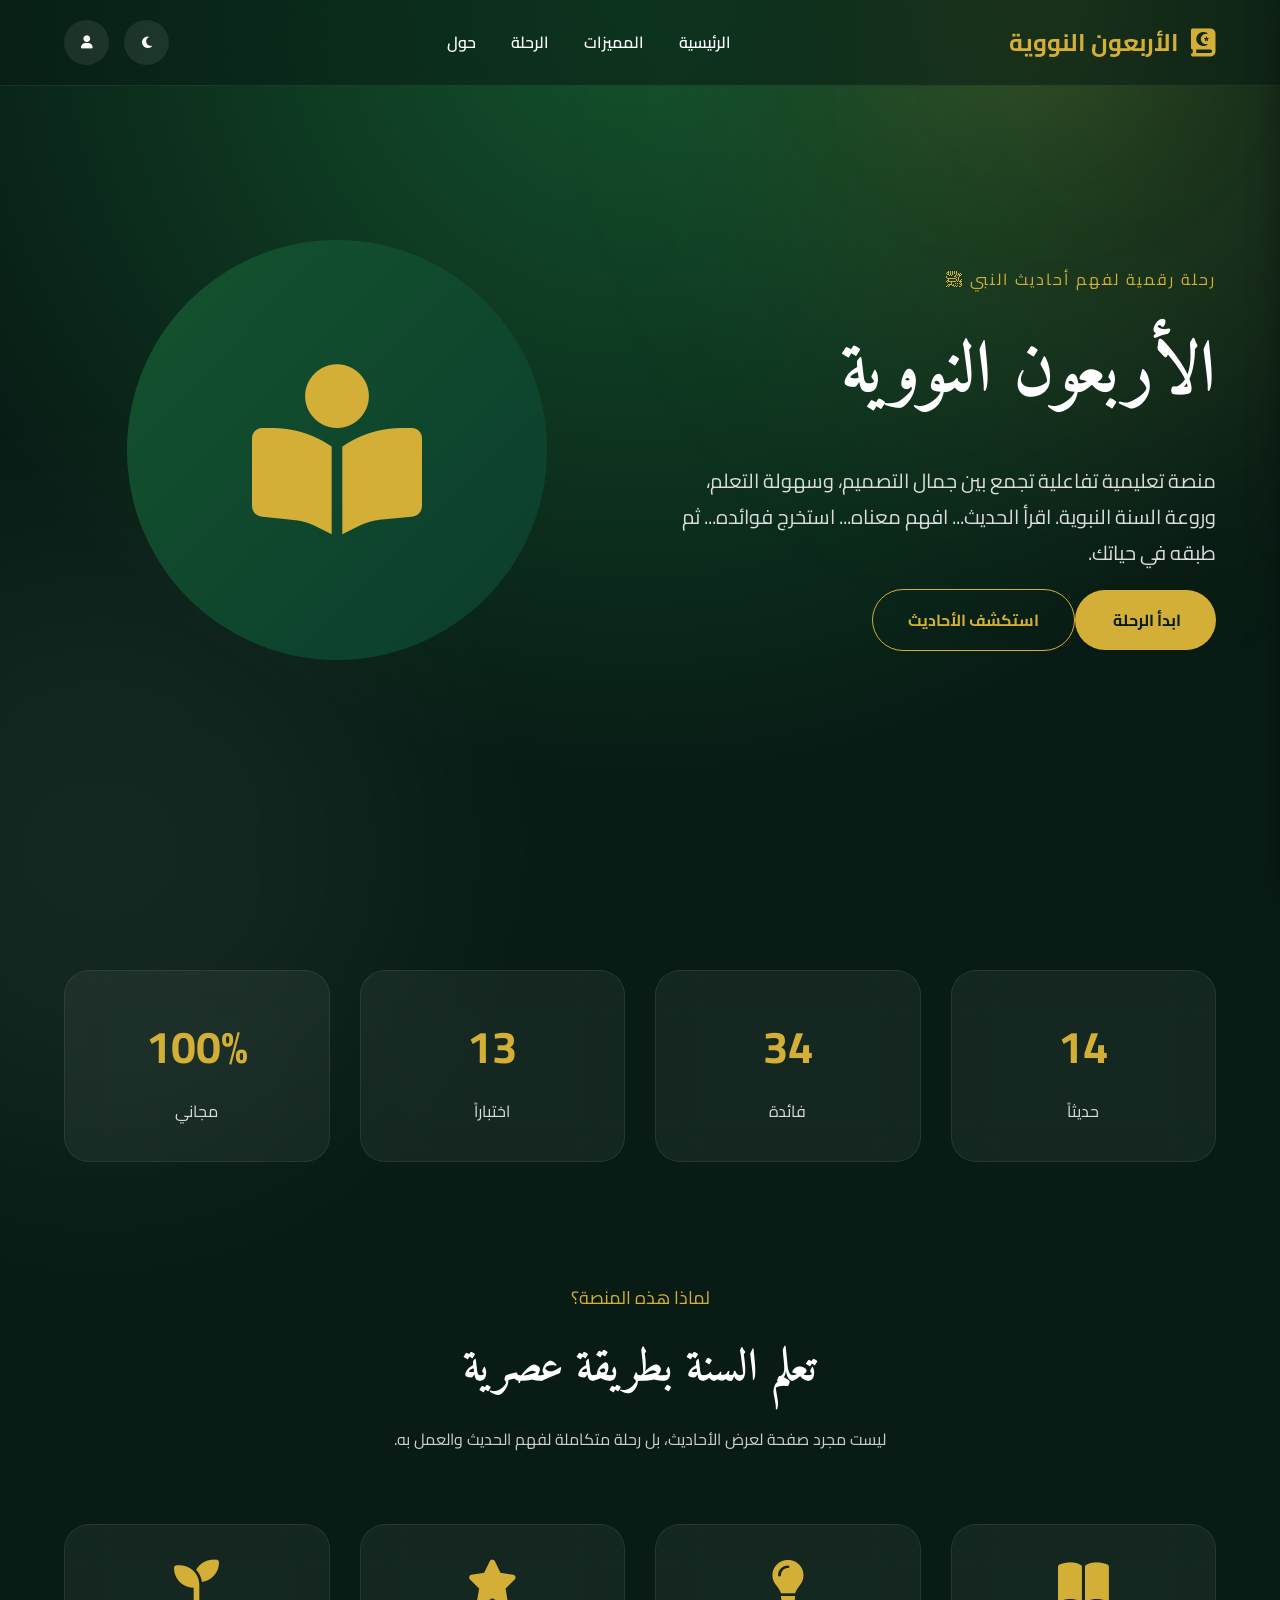
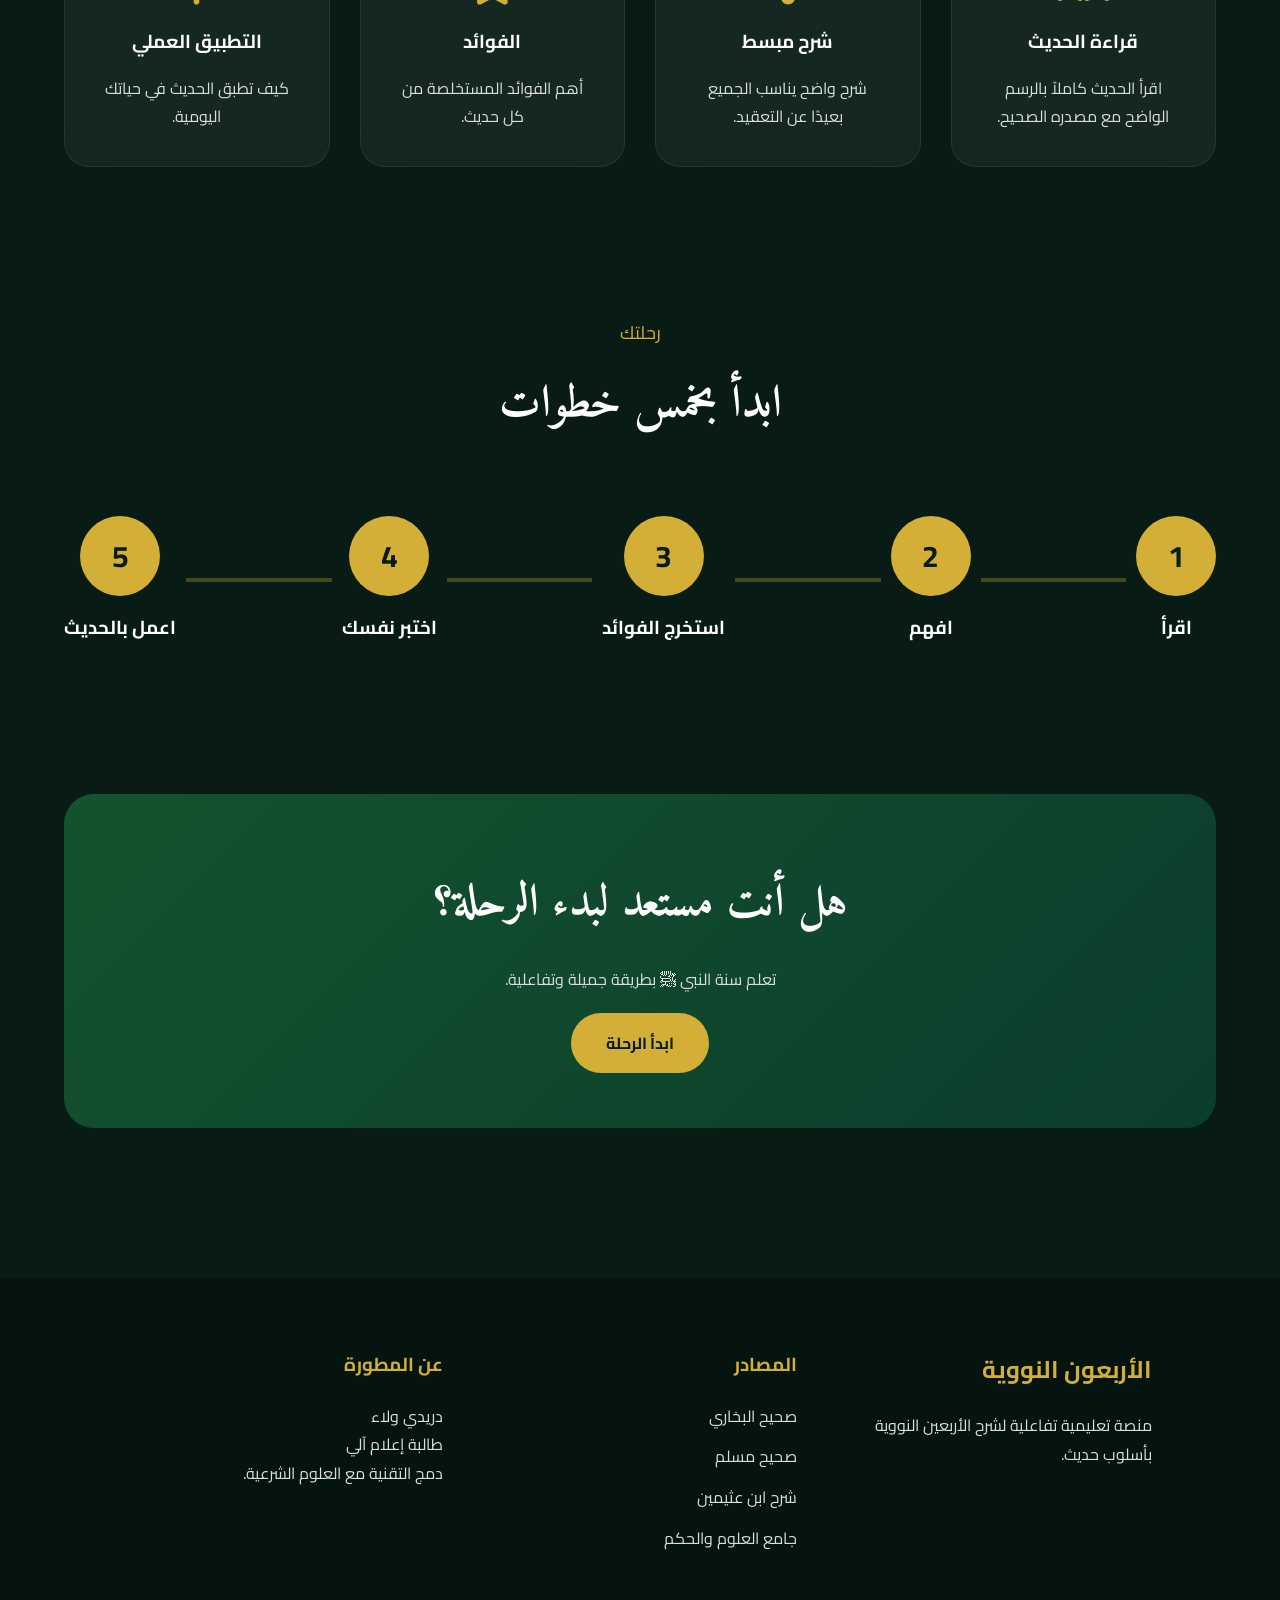
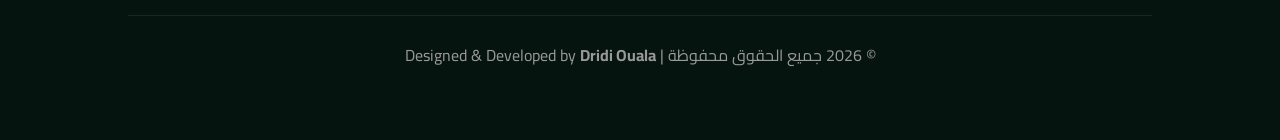
==== index.html @ 47971ce1 "Rename dddd.html to index.html upload name" ====
<!DOCTYPE html>
<html lang="ar" dir="rtl">

<head>

<meta charset="UTF-8">
<meta name="viewport" content="width=device-width, initial-scale=1.0">

<title>الأربعون النووية | رحلة تفاعلية لفهم السنة</title>

<link rel="stylesheet" href="stayle.css">

<link rel="preconnect" href="https://fonts.googleapis.com">
<link rel="preconnect" href="https://fonts.gstatic.com" crossorigin>

<link href="https://fonts.googleapis.com/css2?family=Cairo:wght@300;400;600;700;900&family=Amiri:wght@400;700&display=swap" rel="stylesheet">

<link rel="stylesheet"
href="https://cdnjs.cloudflare.com/ajax/libs/font-awesome/6.6.0/css/all.min.css">

</head>

<body>

<!-- ===================== -->
<!-- Background -->
<!-- ===================== -->

<div class="background-animation"></div>

<div class="mouse-light"></div>

<!-- ===================== -->
<!-- NAVBAR -->
<!-- ===================== -->

<header>

<nav class="navbar">

<div class="logo">

<i class="fa-solid fa-book-quran"></i>

<span>الأربعون النووية</span>

</div>

<ul class="nav-links">

<li><a href="#">الرئيسية</a></li>

<li><a href="#features">المميزات</a></li>

<li><a href="#journey">الرحلة</a></li>

<li><a href="#about">حول</a></li>

</ul>

<div class="nav-icons">

<button id="themeBtn">

<i class="fa-solid fa-moon"></i>

</button>

<button id="profileBtn">

<i class="fa-solid fa-user"></i>

</button>

</div>

</nav>

</header>

<!-- ===================== -->
<!-- HERO -->
<!-- ===================== -->

<section class="hero">

<div class="hero-content">

<p class="small-title">

رحلة رقمية لفهم أحاديث النبي ﷺ

</p>

<h1>

الأربعون النووية

</h1>

<p class="hero-text">

منصة تعليمية تفاعلية تجمع بين جمال التصميم،
وسهولة التعلم،
وروعة السنة النبوية.

اقرأ الحديث...

افهم معناه...

استخرج فوائده...

ثم طبقه في حياتك.

</p>
<a href="hadith_site.html" class="btn btn-primary">
    ابدأ الرحلة
</a>


<a href="#" class="btn btn-secondary">

استكشف الأحاديث

</a>

</div>

</div>

<div class="hero-image">

<div class="circle"></div>

<i class="fa-solid fa-book-open-reader hero-icon"></i>

</div>

</section>

<!-- ===================== -->
<!-- Floating Cards -->
<!-- ===================== -->

<section class="stats">

<div class="card">

<h2 class="counter" data-target="42">0</h2>

<p>حديثاً</p>

</div>

<div class="card">

<h2 class="counter" data-target="100">0</h2>

<p>فائدة</p>

</div>

<div class="card">

<h2 class="counter" data-target="40">0</h2>

<p>اختباراً</p>

</div>

<div class="card">

<h2>100%</h2>

<p>مجاني</p>

</div>

</section>

<!-- ===================== -->
<!-- Profile Drawer -->
<!-- ===================== -->
<div class="profile-drawer" id="drawer">

    <div class="drawer-header">

        <img src="mari.jpg" alt="Dridi Ouala">

        <h2>Dridi Ouala</h2>
        <h3>Computer Science Student
        <div class="developer-badge">
            <i class="fas fa-code"></i>
        </div>

    </div></h3>

    <div class="drawer-body">

        <!-- About Website -->

        <div class="drawer-section">

            <h3>
                <i class="fas fa-book-quran"></i>
                عن الموقع
            </h3>

       
            <p>

                منصة تعليمية تهدف إلى تسهيل دراسة الأربعين النووية
                بطريقة عصرية وتفاعلية، تجمع بين جمال التصميم وسهولة
                التعلم لتقريب السنة النبوية إلى الجميع.

            </p>

        </div>

        <hr>

        <!-- About Developer -->

        <div class="drawer-section">

            <h3>

                <i class="fas fa-laptop-code"></i>

                عن المطورة

            </h3>

           

            <p>

                طالبة إعلام آلي، أسعى إلى الجمع بين التقنية
                وخدمة العلوم الشرعية، وتقديم مشاريع رقمية
                نافعة للمجتمع تجمع بين الإبداع والقيمة.

            </p>

        </div>

        <!-- Motto -->

        <div class="quote-box">

            <h4>

                ✨ شعاري | My Motto

            </h4>

            <p class="motto">

                “Think. Code. Impact.”

            </p>

            <p class="motto-desc">

                Because ideas spark change,
                code brings them to life,
                and impact is the true purpose.

            </p>

        </div>

       

        <!-- Social -->

        <div class="socials">

            <a href="https://github.com/devoualadridi" title="GitHub">

                <i class="fab fa-github"></i>

            </a>

            <a href="#" title="LinkedIn">

                <i class="fab fa-linkedin"></i>

            </a>

            <a href="dridiouala810@gmail.com" title="Email">

                <i class="fas fa-envelope"></i>

            </a>
             <a href="https://t.me/c/2484233172/1/3030" title="telegram">

                <i class="fab fa-telegram"></i>

            </a>

        </div>

    </div>

</div>
<!-- ===================== -->
<!-- WHY THIS PLATFORM -->
<!-- ===================== -->

<section class="why" id="features">

    <div class="section-title">

        <span>لماذا هذه المنصة؟</span>

        <h2>تعلم السنة بطريقة عصرية</h2>

        <p>
            ليست مجرد صفحة لعرض الأحاديث،
            بل رحلة متكاملة لفهم الحديث والعمل به.
        </p>

    </div>

    <div class="why-grid">

        <div class="why-card">

            <i class="fas fa-book-open"></i>

            <h3>قراءة الحديث</h3>

            <p>
                اقرأ الحديث كاملاً بالرسم الواضح
                مع مصدره الصحيح.
            </p>

        </div>

        <div class="why-card">

            <i class="fas fa-lightbulb"></i>

            <h3>شرح مبسط</h3>

            <p>

                شرح واضح يناسب الجميع
                بعيدًا عن التعقيد.

            </p>

        </div>

        <div class="why-card">

            <i class="fas fa-star"></i>

            <h3>الفوائد</h3>

            <p>

                أهم الفوائد المستخلصة
                من كل حديث.

            </p>

        </div>

        <div class="why-card">

            <i class="fas fa-seedling"></i>

            <h3>التطبيق العملي</h3>

            <p>

                كيف تطبق الحديث
                في حياتك اليومية.

            </p>

        </div>

    </div>

</section>

<!-- ===================== -->
<!-- TIMELINE -->
<!-- ===================== -->

<section class="journey" id="journey">

    <div class="section-title">

        <span>رحلتك</span>

        <h2>ابدأ بخمس خطوات</h2>

    </div>

    <div class="timeline">

        <div class="step">

            <div class="step-circle">

                1

            </div>

            <h3>

                اقرأ

            </h3>

        </div>

        <div class="line"></div>

        <div class="step">

            <div class="step-circle">

                2

            </div>

            <h3>

                افهم

            </h3>

        </div>

        <div class="line"></div>

        <div class="step">

            <div class="step-circle">

                3

            </div>

            <h3>

                استخرج الفوائد

            </h3>

        </div>

        <div class="line"></div>

        <div class="step">

            <div class="step-circle">

                4

            </div>

            <h3>

                اختبر نفسك

            </h3>

        </div>

        <div class="line"></div>

        <div class="step">

            <div class="step-circle">

                5

            </div>

            <h3>

                اعمل بالحديث

            </h3>

        </div>

    </div>

</section>

<!-- ===================== -->
<!-- CTA -->
<!-- ===================== -->

<section class="cta">

    <div class="cta-box">

        <h2>

            هل أنت مستعد لبدء الرحلة؟

        </h2>

        <p>

            تعلم سنة النبي ﷺ
            بطريقة جميلة وتفاعلية.

        </p>
        



<a href="hadith_site.html" class="btn btn-primary">

ابدأ الرحلة

</a>

    </div>

</section>

<!-- ===================== -->
<!-- FOOTER -->
<!-- ===================== -->

<footer id="about">

<div class="footer-container">

<div>

<h2>

الأربعون النووية

</h2>

<p>

منصة تعليمية تفاعلية
لشرح الأربعين النووية
بأسلوب حديث.

</p>

</div>

<div>

<h3>

المصادر

</h3>

<ul>

<li>صحيح البخاري</li>

<li>صحيح مسلم</li>

<li>شرح ابن عثيمين</li>

<li>جامع العلوم والحكم</li>

</ul>

</div>

<div>

<h3>

عن المطورة

</h3>

<p>

دريدي ولاء

</p>

<p>

طالبة إعلام آلي

</p>

<p>

دمج التقنية مع العلوم الشرعية.

</p>

</div>

</div>

<div class="copyright">

© 2026 جميع الحقوق محفوظة |
Designed & Developed by
<strong>Dridi Ouala</strong>

</div>

</footer>

<script src="script.js"></script>

</body>

</html>
---- stayle.css ----
/* ==========================================
   GLOBAL SETTINGS
========================================== */

*{
    margin:0;
    padding:0;
    box-sizing:border-box;
}

html{
    scroll-behavior:smooth;
}

body{

    font-family:'Cairo',sans-serif;
    background:#081c15;
    color:white;
    overflow-x:hidden;
    line-height:1.8;

}

/* ==========================================
BACKGROUND
========================================== */

.background-animation{

    position:fixed;
    inset:0;

    background:
    radial-gradient(circle at top,#14532d 0%,#081c15 70%);

    z-index:-3;

}

.background-animation::before{

    content:"";

    position:absolute;

    width:700px;
    height:700px;

    background:rgba(212,175,55,.08);

    filter:blur(120px);

    top:-250px;
    right:-200px;

    border-radius:50%;

    animation:floatGlow 10s infinite alternate;

}

.background-animation::after{

    content:"";

    position:absolute;

    width:600px;
    height:600px;

    background:rgba(255,255,255,.05);

    bottom:-250px;
    left:-200px;

    filter:blur(120px);

    border-radius:50%;

    animation:floatGlow2 12s infinite alternate;

}

.mouse-light{

    position:fixed;

    width:250px;
    height:250px;

    border-radius:50%;

    background:rgba(212,175,55,.15);

    pointer-events:none;

    filter:blur(80px);

    transform:translate(-50%,-50%);

    z-index:-1;

}

/* ==========================================
NAVBAR
========================================== */

header{

    position:fixed;

    width:100%;

    top:0;

    z-index:1000;

    backdrop-filter:blur(20px);

    background:rgba(8,28,21,.55);

    border-bottom:1px solid rgba(255,255,255,.08);

}

.navbar{

    width:90%;

    margin:auto;

    height:85px;

    display:flex;

    justify-content:space-between;

    align-items:center;

}

.logo{

    display:flex;

    align-items:center;

    gap:12px;

    font-size:24px;

    font-weight:700;

    color:#D4AF37;

}

.logo i{

    font-size:28px;

}

.nav-links{

    display:flex;

    gap:35px;

    list-style:none;

}

.nav-links a{

    color:white;

    text-decoration:none;

    transition:.3s;

    font-weight:600;

}

.nav-links a:hover{

    color:#D4AF37;

}

.nav-icons{

    display:flex;

    gap:15px;

}

.nav-icons button{

    width:45px;

    height:45px;

    border-radius:50%;

    border:none;

    cursor:pointer;

    background:rgba(255,255,255,.08);

    color:white;

    transition:.3s;

}

.nav-icons button:hover{

    background:#D4AF37;

    color:#081c15;

}

/* ==========================================
HERO
========================================== */

.hero{

    min-height:100vh;

    width:90%;

    margin:auto;

    display:flex;

    align-items:center;

    justify-content:space-between;

    gap:60px;

}

.hero-content{

    flex:1;

}

.small-title{

    color:#D4AF37;

    letter-spacing:2px;

    margin-bottom:15px;

}

.hero h1{

    font-size:72px;

    margin-bottom:25px;

    font-family:'Amiri',serif;

}

.hero-text{

    max-width:650px;

    color:#ddd;

    margin-bottom:35px;

    font-size:20px;

}

.hero-buttons{

    display:flex;

    gap:20px;

}

.btn{

    padding:15px 35px;

    border-radius:40px;

    text-decoration:none;

    transition:.4s;

    font-weight:bold;

}

.btn-primary{

    background:#D4AF37;

    color:#081c15;

}

.btn-primary:hover{

    transform:translateY(-6px);

    box-shadow:0 20px 40px rgba(212,175,55,.35);

}

.btn-secondary{

    border:1px solid #D4AF37;

    color:#D4AF37;

}

.btn-secondary:hover{

    background:#D4AF37;

    color:#081c15;

}

/* ==========================================
HERO ICON
========================================== */

.hero-image{

    flex:1;

    display:flex;

    justify-content:center;

    position:relative;

}

.circle{

    width:420px;

    height:420px;

    border-radius:50%;

    background:linear-gradient(135deg,#14532d,#0b3d2e);

    animation:rotateSlow 18s linear infinite;

}

.hero-icon{

    position:absolute;

    font-size:170px;

    color:#D4AF37;

    top:50%;

    left:50%;

    transform:translate(-50%,-50%);

}

/* ==========================================
STATS
========================================== */

.stats{

    width:90%;

    margin:70px auto;

    display:grid;

    grid-template-columns:repeat(4,1fr);

    gap:30px;

}

.card{

    padding:35px;

    text-align:center;

    border-radius:25px;

    backdrop-filter:blur(20px);

    background:rgba(255,255,255,.05);

    border:1px solid rgba(255,255,255,.08);

    transition:.4s;

}

.card:hover{

    transform:translateY(-10px);

}

.card h2{

    color:#D4AF37;

    font-size:45px;

}

.card p{

    margin-top:10px;

    color:#ddd;

}
/*=========================================
WHY SECTION
=========================================*/

.why{

    width:90%;
    margin:120px auto;

}

.section-title{

    text-align:center;
    margin-bottom:70px;

}

.section-title span{

    color:#D4AF37;
    font-size:18px;

}

.section-title h2{

    font-size:45px;
    margin:15px 0;
    font-family:'Amiri',serif;

}

.section-title p{

    color:#cfcfcf;
    max-width:700px;
    margin:auto;

}

.why-grid{

    display:grid;
    grid-template-columns:repeat(auto-fit,minmax(250px,1fr));
    gap:30px;

}

.why-card{

    background:rgba(255,255,255,.05);

    border:1px solid rgba(255,255,255,.08);

    backdrop-filter:blur(20px);

    padding:35px;

    border-radius:25px;

    transition:.4s;

    text-align:center;

}

.why-card:hover{

    transform:translateY(-12px);

    border-color:#D4AF37;

}

.why-card i{

    font-size:45px;

    color:#D4AF37;

    margin-bottom:20px;

}

.why-card h3{

    margin-bottom:15px;

}

.why-card p{

    color:#ddd;

}

/*=========================================
TIMELINE
=========================================*/

.journey{

    width:90%;
    margin:150px auto;

}

.timeline{

    display:flex;

    justify-content:space-between;

    align-items:center;

    flex-wrap:wrap;

}

.step{

    display:flex;

    flex-direction:column;

    align-items:center;

    text-align:center;

}

.step-circle{

    width:80px;

    height:80px;

    border-radius:50%;

    background:#D4AF37;

    color:#081c15;

    font-size:30px;

    font-weight:bold;

    display:flex;

    justify-content:center;

    align-items:center;

    margin-bottom:15px;

}

.line{

    flex:1;

    height:4px;

    background:#D4AF37;

    opacity:.3;

    margin:0 10px;

}

/*=========================================
CTA
=========================================*/

.cta{

    width:90%;
    margin:150px auto;

}

.cta-box{

    background:linear-gradient(135deg,#14532d,#0b3d2e);

    border-radius:30px;

    padding:70px;

    text-align:center;

}

.cta-box h2{

    font-size:45px;

    margin-bottom:20px;

    font-family:'Amiri',serif;

}

.cta-box p{

    color:#ddd;

    margin-bottom:35px;

}

/*=========================================
PROFILE DRAWER
=========================================*/

.profile-drawer{

    position:fixed;

    top:0;

    right:-380px;

    width:360px;

    height:100vh;

    background:#10261f;

    transition:.5s;

    z-index:9999;

    overflow-y:auto;

    box-shadow:-15px 0 35px rgba(0,0,0,.4);

}

.profile-drawer.active{

    right:0;

}

.drawer-header{

    text-align:center;

    padding:50px 20px;

}

.drawer-header img{

    width:120px;

    height:120px;

    border-radius:50%;

    border:4px solid #D4AF37;

    margin-bottom:20px;

}

.drawer-header h2{

    margin-bottom:10px;

}

.drawer-body{

    padding:30px;

}

.drawer-body h3{

    color:#D4AF37;

    margin-bottom:15px;

}

.drawer-body p{

    color:#ddd;

    margin-bottom:25px;

}

.socials{

    display:flex;

    gap:20px;

    justify-content:center;

    margin-top:20px;

}

.socials a{

    width:45px;

    height:45px;

    border-radius:50%;

    background:#1a3a30;

    display:flex;

    justify-content:center;

    align-items:center;

    color:white;

    text-decoration:none;

    transition:.3s;

}

.socials a:hover{

    background:#D4AF37;

    color:#081c15;

}

/*=========================================
FOOTER
=========================================*/

footer{

    margin-top:150px;

    background:#06140f;

    padding:70px 10%;

}

.footer-container{

    display:grid;

    grid-template-columns:repeat(auto-fit,minmax(250px,1fr));

    gap:40px;

}

.footer-container h2,
.footer-container h3{

    color:#D4AF37;

    margin-bottom:20px;

}

.footer-container ul{

    list-style:none;

}

.footer-container li{

    margin-bottom:12px;

    color:#ddd;

}

.footer-container p{

    color:#ddd;

}

.copyright{

    text-align:center;

    margin-top:50px;

    border-top:1px solid rgba(255,255,255,.08);

    padding-top:25px;

    color:#999;

}

/*=========================================
ANIMATIONS
=========================================*/

@keyframes rotateSlow{

from{

transform:rotate(0deg);

}

to{

transform:rotate(360deg);

}

}

@keyframes floatGlow{

from{

transform:translateY(0);

}

to{

transform:translateY(80px);

}

}

@keyframes floatGlow2{

from{

transform:translateY(0);

}

to{

transform:translateY(-80px);

}

}

/*=========================================
RESPONSIVE
=========================================*/

@media(max-width:992px){

.hero{

flex-direction:column-reverse;

text-align:center;

padding-top:140px;

}

.hero-buttons{

justify-content:center;

}

.hero h1{

font-size:50px;

}

.stats{

grid-template-columns:repeat(2,1fr);

}

.timeline{

flex-direction:column;

gap:25px;

}

.line{

display:none;

}

}

@media(max-width:768px){

.nav-links{

display:none;

}

.stats{

grid-template-columns:1fr;

}

.hero h1{

font-size:40px;

}

.section-title h2{

font-size:34px;

}

.cta-box{

padding:40px 20px;

}

.profile-drawer{

width:100%;

}

}
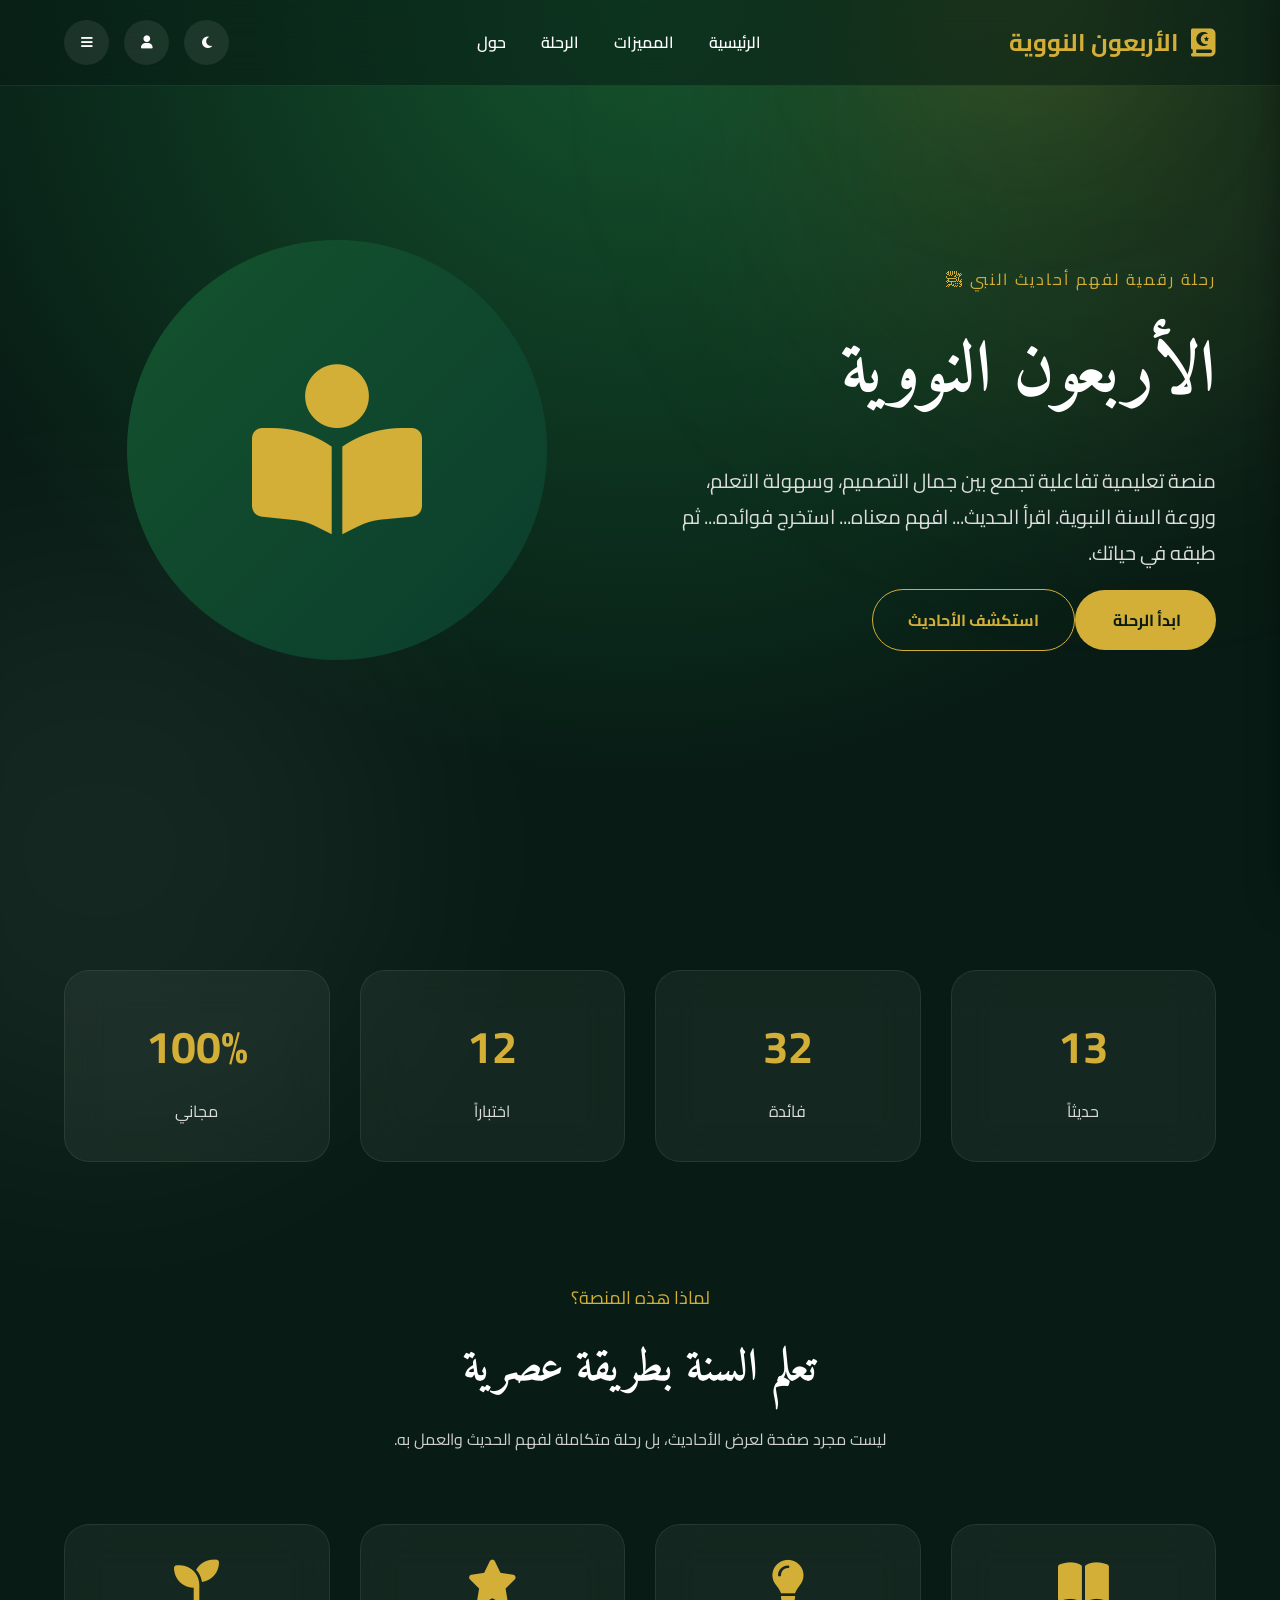
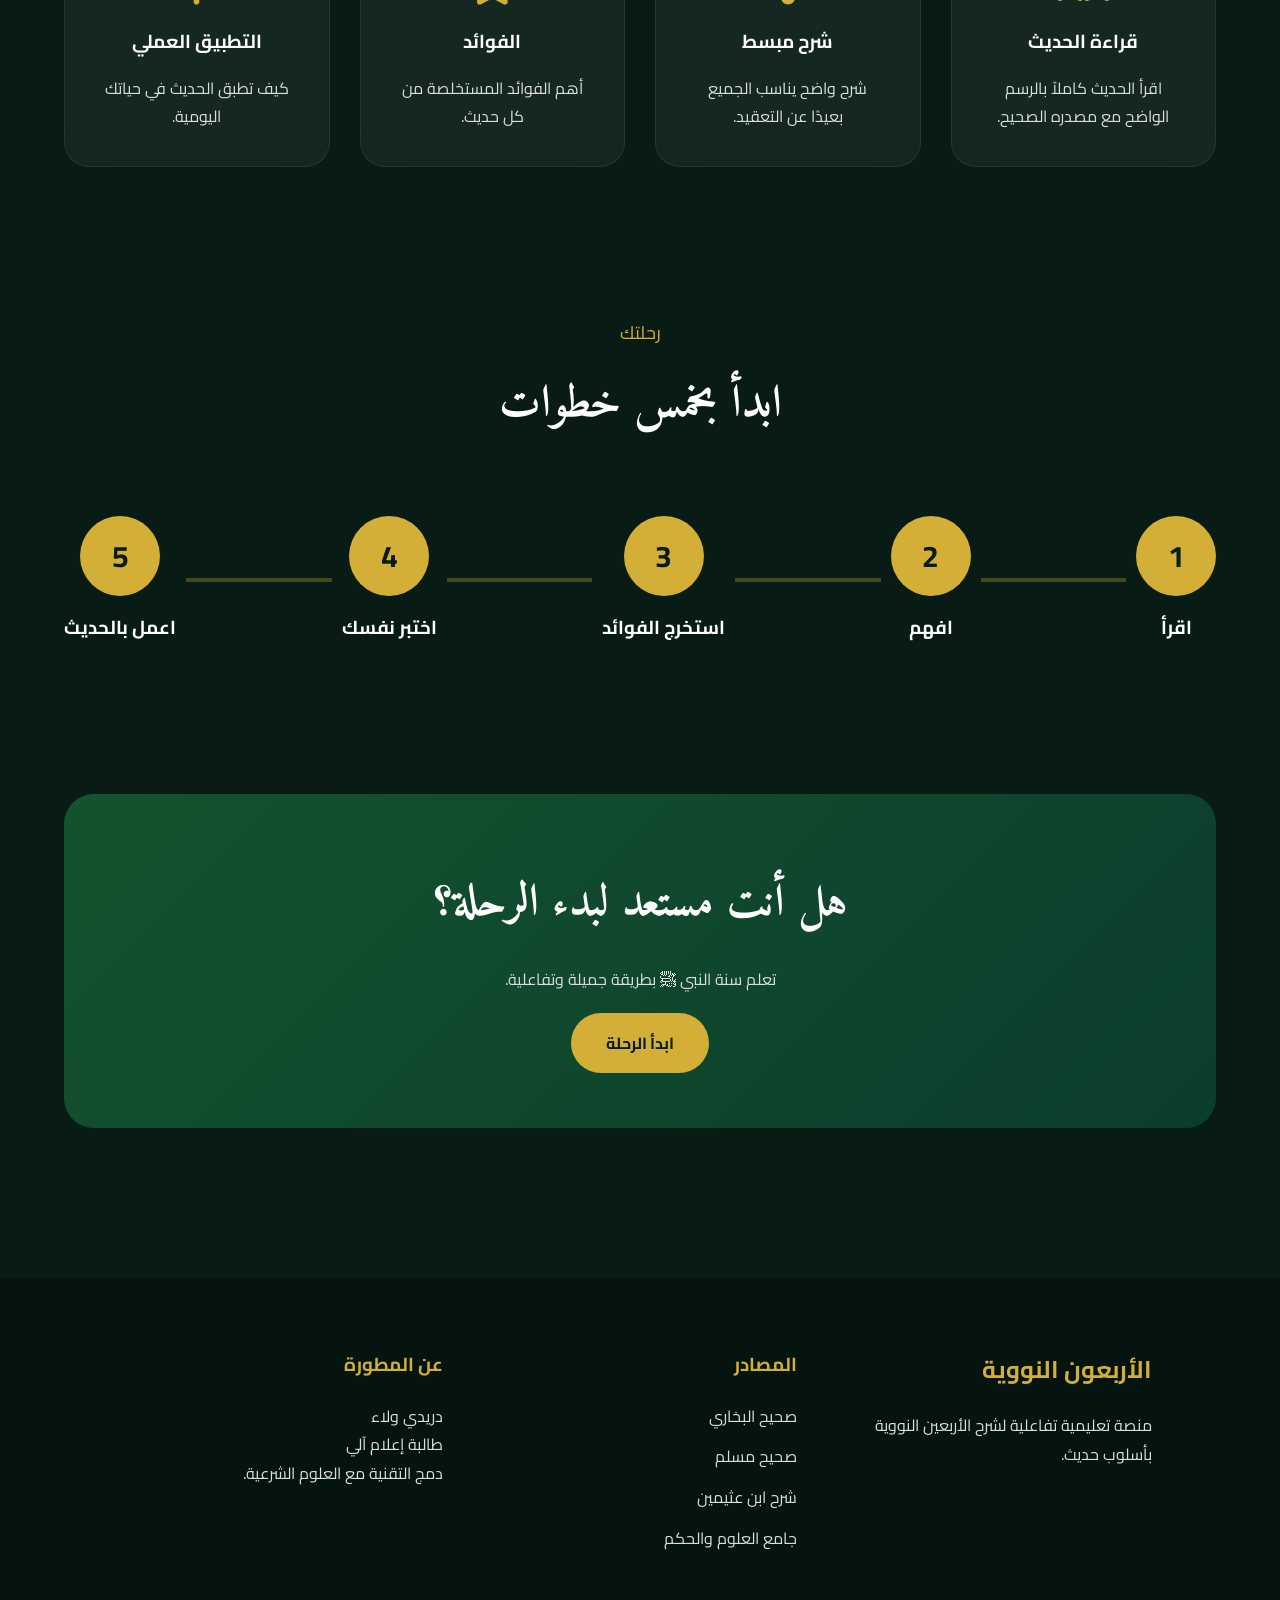
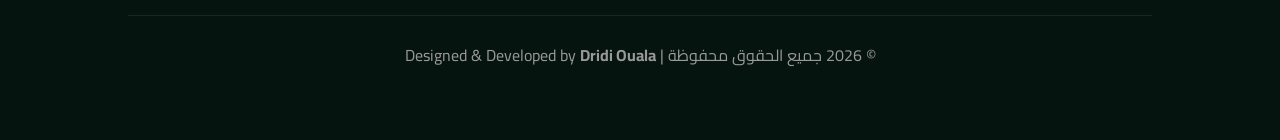
==== commit 867d8751: "Update index.html update" ====
--- a/index.html
+++ b/index.html
@@ -46,15 +46,15 @@
 
 </div>
 
-<ul class="nav-links">
-
-<li><a href="#">الرئيسية</a></li>
-
-<li><a href="#features">المميزات</a></li>
-
-<li><a href="#journey">الرحلة</a></li>
-
-<li><a href="#about">حول</a></li>
+<ul class="nav-links" id="navLinks">
+
+<li><a href="#" class="nav-link-item">الرئيسية</a></li>
+
+<li><a href="#features" class="nav-link-item">المميزات</a></li>
+
+<li><a href="#journey" class="nav-link-item">الرحلة</a></li>
+
+<li><a href="#about" class="nav-link-item">حول</a></li>
 
 </ul>
 
@@ -72,11 +72,21 @@
 
 </button>
 
+<!-- زر قائمة الهاتف (Hamburger) -->
+<button id="menuToggleBtn" class="menu-toggle" aria-label="فتح القائمة" aria-expanded="false">
+
+<i class="fa-solid fa-bars"></i>
+
+</button>
+
 </div>
 
 </nav>
 
 </header>
+
+<!-- طبقة معتمة تظهر خلف قائمة الهاتف عند فتحها -->
+<div class="nav-overlay" id="navOverlay"></div>
 
 <!-- ===================== -->
 <!-- HERO -->
@@ -181,7 +191,20 @@
 <!-- ===================== -->
 <!-- Profile Drawer -->
 <!-- ===================== -->
+
+<!-- طبقة معتمة تظهر خلف نافذة البروفايل، النقر عليها يغلقها -->
+<div class="drawer-overlay" id="drawerOverlay"></div>
+
 <div class="profile-drawer" id="drawer">
+
+    <!-- زر الرجوع/الإغلاق: يرجع المستخدم للصفحة الرئيسية -->
+    <button class="drawer-close" id="drawerCloseBtn" aria-label="الرجوع للصفحة الرئيسية">
+
+        <i class="fa-solid fa-arrow-right"></i>
+
+        <span>رجوع</span>
+
+    </button>
 
     <div class="drawer-header">
 
@@ -618,6 +641,87 @@
 
 <script src="script.js"></script>
 
+<!-- ===================== -->
+<!-- Mobile menu + Drawer close logic -->
+<!-- (منطق قائمة الهاتف وزر الرجوع من البروفايل) -->
+<!-- ===================== -->
+<script>
+document.addEventListener('DOMContentLoaded', function () {
+
+  const menuToggleBtn = document.getElementById('menuToggleBtn');
+  const navLinks       = document.getElementById('navLinks');
+  const navOverlay     = document.getElementById('navOverlay');
+  const navLinkItems   = document.querySelectorAll('.nav-link-item');
+
+  function openMenu() {
+    navLinks.classList.add('active');
+    navOverlay.classList.add('active');
+    menuToggleBtn.setAttribute('aria-expanded', 'true');
+    menuToggleBtn.innerHTML = '<i class="fa-solid fa-xmark"></i>';
+  }
+
+  function closeMenu() {
+    navLinks.classList.remove('active');
+    navOverlay.classList.remove('active');
+    menuToggleBtn.setAttribute('aria-expanded', 'false');
+    menuToggleBtn.innerHTML = '<i class="fa-solid fa-bars"></i>';
+  }
+
+  if (menuToggleBtn) {
+    menuToggleBtn.addEventListener('click', function () {
+      if (navLinks.classList.contains('active')) {
+        closeMenu();
+      } else {
+        openMenu();
+      }
+    });
+  }
+
+  // إغلاق القائمة عند الضغط على الطبقة المعتمة
+  if (navOverlay) {
+    navOverlay.addEventListener('click', closeMenu);
+  }
+
+  // إغلاق القائمة تلقائياً عند اختيار رابط
+  navLinkItems.forEach(function (link) {
+    link.addEventListener('click', closeMenu);
+  });
+
+  // ===== Profile Drawer =====
+  const profileBtn    = document.getElementById('profileBtn');
+  const drawer         = document.getElementById('drawer');
+  const drawerOverlay  = document.getElementById('drawerOverlay');
+  const drawerCloseBtn = document.getElementById('drawerCloseBtn');
+
+  function openDrawer() {
+    drawer.classList.add('active');
+    drawerOverlay.classList.add('active');
+    document.body.style.overflow = 'hidden';
+  }
+
+  function closeDrawer() {
+    drawer.classList.remove('active');
+    drawerOverlay.classList.remove('active');
+    document.body.style.overflow = '';
+  }
+
+  if (profileBtn) {
+    profileBtn.addEventListener('click', openDrawer);
+  }
+
+  // زر "رجوع" داخل البروفايل يرجع للصفحة الرئيسية
+  if (drawerCloseBtn) {
+    drawerCloseBtn.addEventListener('click', closeDrawer);
+  }
+
+  // الضغط خارج البروفايل يغلقه أيضاً
+  if (drawerOverlay) {
+    drawerOverlay.addEventListener('click', closeDrawer);
+  }
+
+});
+</script>
+
 </body>
 
 </html>
--- a/stayle.css
+++ b/stayle.css
@@ -992,4 +992,276 @@
 
 }
 
-}+}
+/*=========================================
+RESPONSIVE
+=========================================*/
+
+@media(max-width:992px){
+
+.hero{
+    flex-direction:column-reverse;
+    text-align:center;
+    padding-top:140px;
+    gap:35px;
+}
+
+.hero-buttons{
+    justify-content:center;
+}
+
+.hero h1{
+    font-size:50px;
+}
+
+.hero-text{
+    margin-left:auto;
+    margin-right:auto;
+}
+
+.circle{
+    width:320px;
+    height:320px;
+}
+
+.hero-icon{
+    font-size:130px;
+}
+
+.stats{
+    grid-template-columns:repeat(2,1fr);
+}
+
+.timeline{
+    flex-direction:column;
+    gap:25px;
+}
+
+.line{
+    display:none;
+}
+
+}
+
+@media(max-width:768px){
+
+.navbar{
+    height:70px;
+}
+
+.logo{
+    font-size:20px;
+}
+
+.logo i{
+    font-size:24px;
+}
+
+.nav-links{
+    display:none;
+}
+
+.nav-icons button{
+    width:40px;
+    height:40px;
+}
+
+.hero{
+    padding-top:110px;
+    gap:25px;
+}
+
+.hero h1{
+    font-size:38px;
+    line-height:1.3;
+}
+
+.hero-text{
+    font-size:17px;
+}
+
+.circle{
+    width:250px;
+    height:250px;
+}
+
+.hero-icon{
+    font-size:100px;
+}
+
+.hero-buttons{
+    flex-direction:column;
+    width:100%;
+    gap:15px;
+}
+
+.btn{
+    text-align:center;
+    padding:14px 25px;
+}
+
+.stats{
+    grid-template-columns:1fr;
+    gap:18px;
+    margin:50px auto;
+}
+
+.card{
+    padding:25px;
+}
+
+.card h2{
+    font-size:36px;
+}
+
+.why{
+    margin:80px auto;
+}
+
+.section-title h2{
+    font-size:30px;
+}
+
+.section-title p{
+    padding:0 10px;
+}
+
+.why-grid{
+    grid-template-columns:1fr;
+}
+
+.journey{
+    margin:90px auto;
+}
+
+.step-circle{
+    width:65px;
+    height:65px;
+    font-size:24px;
+}
+
+.cta{
+    margin:90px auto;
+}
+
+.cta-box{
+    padding:40px 20px;
+    border-radius:20px;
+}
+
+.cta-box h2{
+    font-size:30px;
+}
+
+.profile-drawer{
+    width:100%;
+    right:-100%;
+}
+
+footer{
+    margin-top:90px;
+    padding:50px 6%;
+}
+
+.footer-container{
+    text-align:center;
+    gap:30px;
+}
+
+.socials{
+    justify-content:center;
+}
+
+}
+
+@media(max-width:480px){
+
+.navbar{
+    width:92%;
+}
+
+.hero{
+    width:92%;
+    padding-top:100px;
+}
+
+.hero h1{
+    font-size:30px;
+}
+
+.small-title{
+    font-size:14px;
+}
+
+.hero-text{
+    font-size:15px;
+}
+
+.circle{
+    width:200px;
+    height:200px;
+}
+
+.hero-icon{
+    font-size:80px;
+}
+
+.btn{
+    padding:12px 20px;
+    font-size:15px;
+}
+
+.stats{
+    width:92%;
+}
+
+.card h2{
+    font-size:30px;
+}
+
+.card p{
+    font-size:14px;
+}
+
+.why{
+    width:92%;
+}
+
+.section-title h2{
+    font-size:26px;
+}
+
+.why-card{
+    padding:25px 20px;
+}
+
+.why-card i{
+    font-size:36px;
+}
+
+.journey{
+    width:92%;
+}
+
+.cta{
+    width:92%;
+}
+
+.cta-box h2{
+    font-size:24px;
+}
+
+.cta-box p{
+    font-size:15px;
+}
+
+.drawer-header img{
+    width:90px;
+    height:90px;
+}
+
+.footer-container{
+    grid-template-columns:1fr;
+}
+
+}
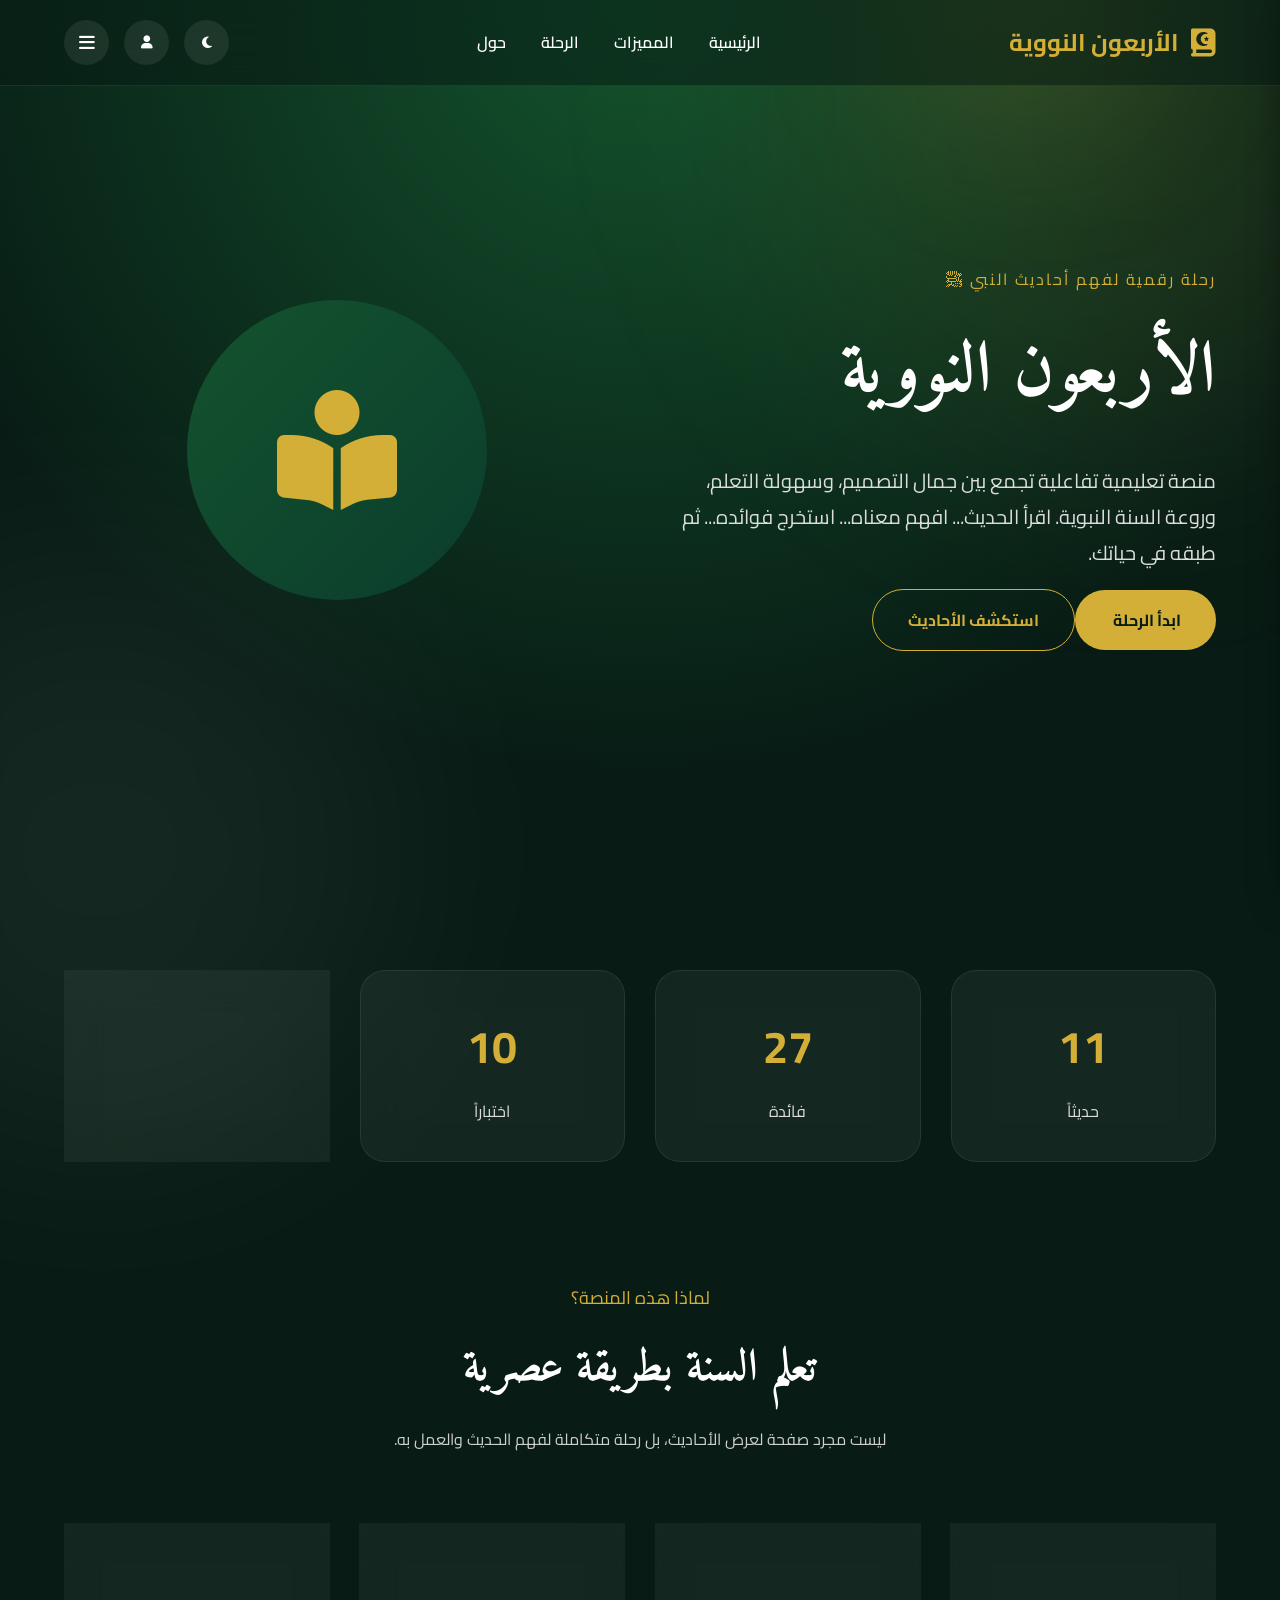
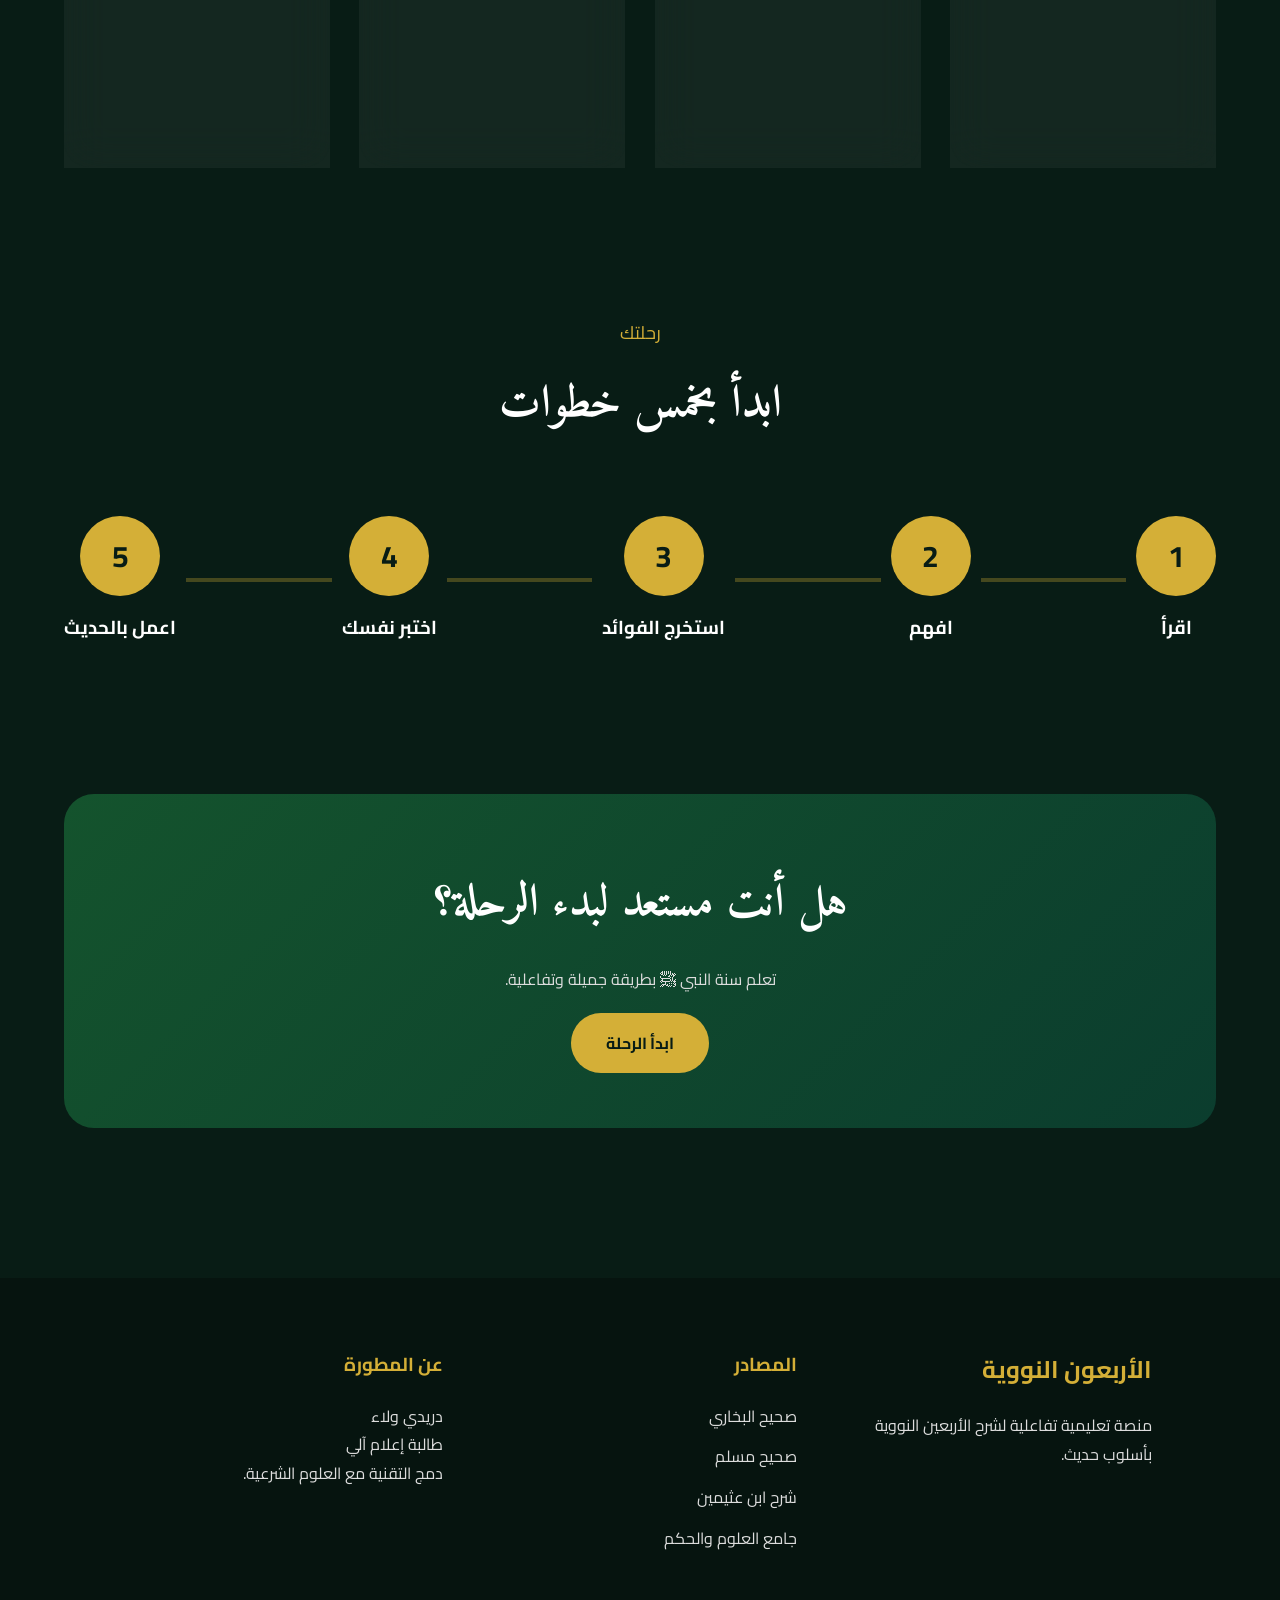
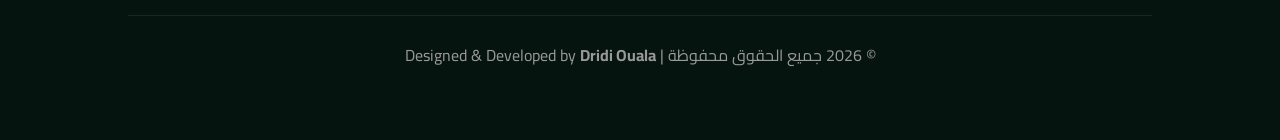
==== commit 38ecdae8: "Update index.html" ====
--- a/index.html
+++ b/index.html
@@ -201,8 +201,6 @@
     <button class="drawer-close" id="drawerCloseBtn" aria-label="الرجوع للصفحة الرئيسية">
 
         <i class="fa-solid fa-arrow-right"></i>
-
-        <span>رجوع</span>
 
     </button>
 
--- a/stayle.css
+++ b/stayle.css
@@ -197,6 +197,8 @@
 
     gap:15px;
 
+    align-items:center;
+
 }
 
 .nav-icons button{
@@ -217,6 +219,12 @@
 
     transition:.3s;
 
+    display:flex;
+
+    align-items:center;
+
+    justify-content:center;
+
 }
 
 .nav-icons button:hover{
@@ -224,6 +232,52 @@
     background:#D4AF37;
 
     color:#081c15;
+
+}
+
+/* ==========================================
+MOBILE MENU TOGGLE (Hamburger)
+زر القائمة الخاص بالهاتف - مخفي في الديسكتوب
+========================================== */
+
+.menu-toggle{
+
+    display:none;
+
+    font-size:18px;
+
+}
+
+/* ==========================================
+NAV OVERLAY
+طبقة معتمة تظهر خلف قائمة الهاتف عند فتحها
+========================================== */
+
+.nav-overlay{
+
+    position:fixed;
+
+    inset:0;
+
+    background:rgba(0,0,0,.55);
+
+    backdrop-filter:blur(4px);
+
+    opacity:0;
+
+    visibility:hidden;
+
+    transition:.4s;
+
+    z-index:998;
+
+}
+
+.nav-overlay.active{
+
+    opacity:1;
+
+    visibility:visible;
 
 }
 
@@ -355,13 +409,19 @@
 
     position:relative;
 
+    max-width:100%;
+
 }
 
 .circle{
 
-    width:420px;
-
-    height:420px;
+    width:300px;
+
+    height:300px;
+
+    max-width:80vw;
+
+    max-height:80vw;
 
     border-radius:50%;
 
@@ -375,7 +435,7 @@
 
     position:absolute;
 
-    font-size:170px;
+    font-size:120px;
 
     color:#D4AF37;
 
@@ -691,11 +751,87 @@
 
 }
 
+/* طبقة معتمة خلف البروفايل، تُغلقه عند الضغط عليها */
+.drawer-overlay{
+
+    position:fixed;
+
+    inset:0;
+
+    background:rgba(0,0,0,.6);
+
+    opacity:0;
+
+    visibility:hidden;
+
+    transition:.4s;
+
+    z-index:9998;
+
+}
+
+.drawer-overlay.active{
+
+    opacity:1;
+
+    visibility:visible;
+
+}
+
+/* زر الرجوع للصفحة الرئيسية من داخل البروفايل */
+.drawer-close{
+
+    position:sticky;
+
+    top:20px;
+
+    margin:20px 0 0 20px;
+
+    display:flex;
+
+    align-items:center;
+
+    gap:10px;
+
+    padding:10px 18px;
+
+    border:1px solid rgba(212,175,55,.4);
+
+    border-radius:30px;
+
+    background:rgba(255,255,255,.06);
+
+    color:#D4AF37;
+
+    font-family:'Cairo',sans-serif;
+
+    font-weight:600;
+
+    cursor:pointer;
+
+    transition:.3s;
+
+}
+
+.drawer-close i{
+
+    font-size:14px;
+
+}
+
+.drawer-close:hover{
+
+    background:#D4AF37;
+
+    color:#081c15;
+
+}
+
 .drawer-header{
 
     text-align:center;
 
-    padding:50px 20px;
+    padding:30px 20px 50px;
 
 }
 
@@ -904,95 +1040,6 @@
 
 }
 
-/*=========================================
-RESPONSIVE
-=========================================*/
-
-@media(max-width:992px){
-
-.hero{
-
-flex-direction:column-reverse;
-
-text-align:center;
-
-padding-top:140px;
-
-}
-
-.hero-buttons{
-
-justify-content:center;
-
-}
-
-.hero h1{
-
-font-size:50px;
-
-}
-
-.stats{
-
-grid-template-columns:repeat(2,1fr);
-
-}
-
-.timeline{
-
-flex-direction:column;
-
-gap:25px;
-
-}
-
-.line{
-
-display:none;
-
-}
-
-}
-
-@media(max-width:768px){
-
-.nav-links{
-
-display:none;
-
-}
-
-.stats{
-
-grid-template-columns:1fr;
-
-}
-
-.hero h1{
-
-font-size:40px;
-
-}
-
-.section-title h2{
-
-font-size:34px;
-
-}
-
-.cta-box{
-
-padding:40px 20px;
-
-}
-
-.profile-drawer{
-
-width:100%;
-
-}
-
-}
 /*=========================================
 RESPONSIVE
 =========================================*/
@@ -1057,8 +1104,48 @@
     font-size:24px;
 }
 
+/* ===== قائمة الهاتف: تتحول لقائمة منسدلة ===== */
+
+.menu-toggle{
+    display:flex;
+}
+
 .nav-links{
-    display:none;
+    position:fixed;
+    top:70px;
+    right:0;
+    width:75%;
+    max-width:320px;
+    height:calc(100vh - 70px);
+    flex-direction:column;
+    align-items:flex-start;
+    gap:0;
+    padding:20px 0;
+    background:#0c231c;
+    box-shadow:-15px 0 35px rgba(0,0,0,.4);
+    transform:translateX(100%);
+    transition:.4s;
+    z-index:999;
+    overflow-y:auto;
+}
+
+.nav-links.active{
+    transform:translateX(0);
+}
+
+.nav-links li{
+    width:100%;
+}
+
+.nav-links a{
+    display:block;
+    width:100%;
+    padding:16px 25px;
+    border-bottom:1px solid rgba(255,255,255,.06);
+}
+
+.nav-links a:hover{
+    background:rgba(212,175,55,.1);
 }
 
 .nav-icons button{
@@ -1158,6 +1245,10 @@
     right:-100%;
 }
 
+.drawer-close{
+    margin:15px 0 0 15px;
+}
+
 footer{
     margin-top:90px;
     padding:50px 6%;
@@ -1260,6 +1351,10 @@
     height:90px;
 }
 
+.nav-links{
+    width:85%;
+}
+
 .footer-container{
     grid-template-columns:1fr;
 }
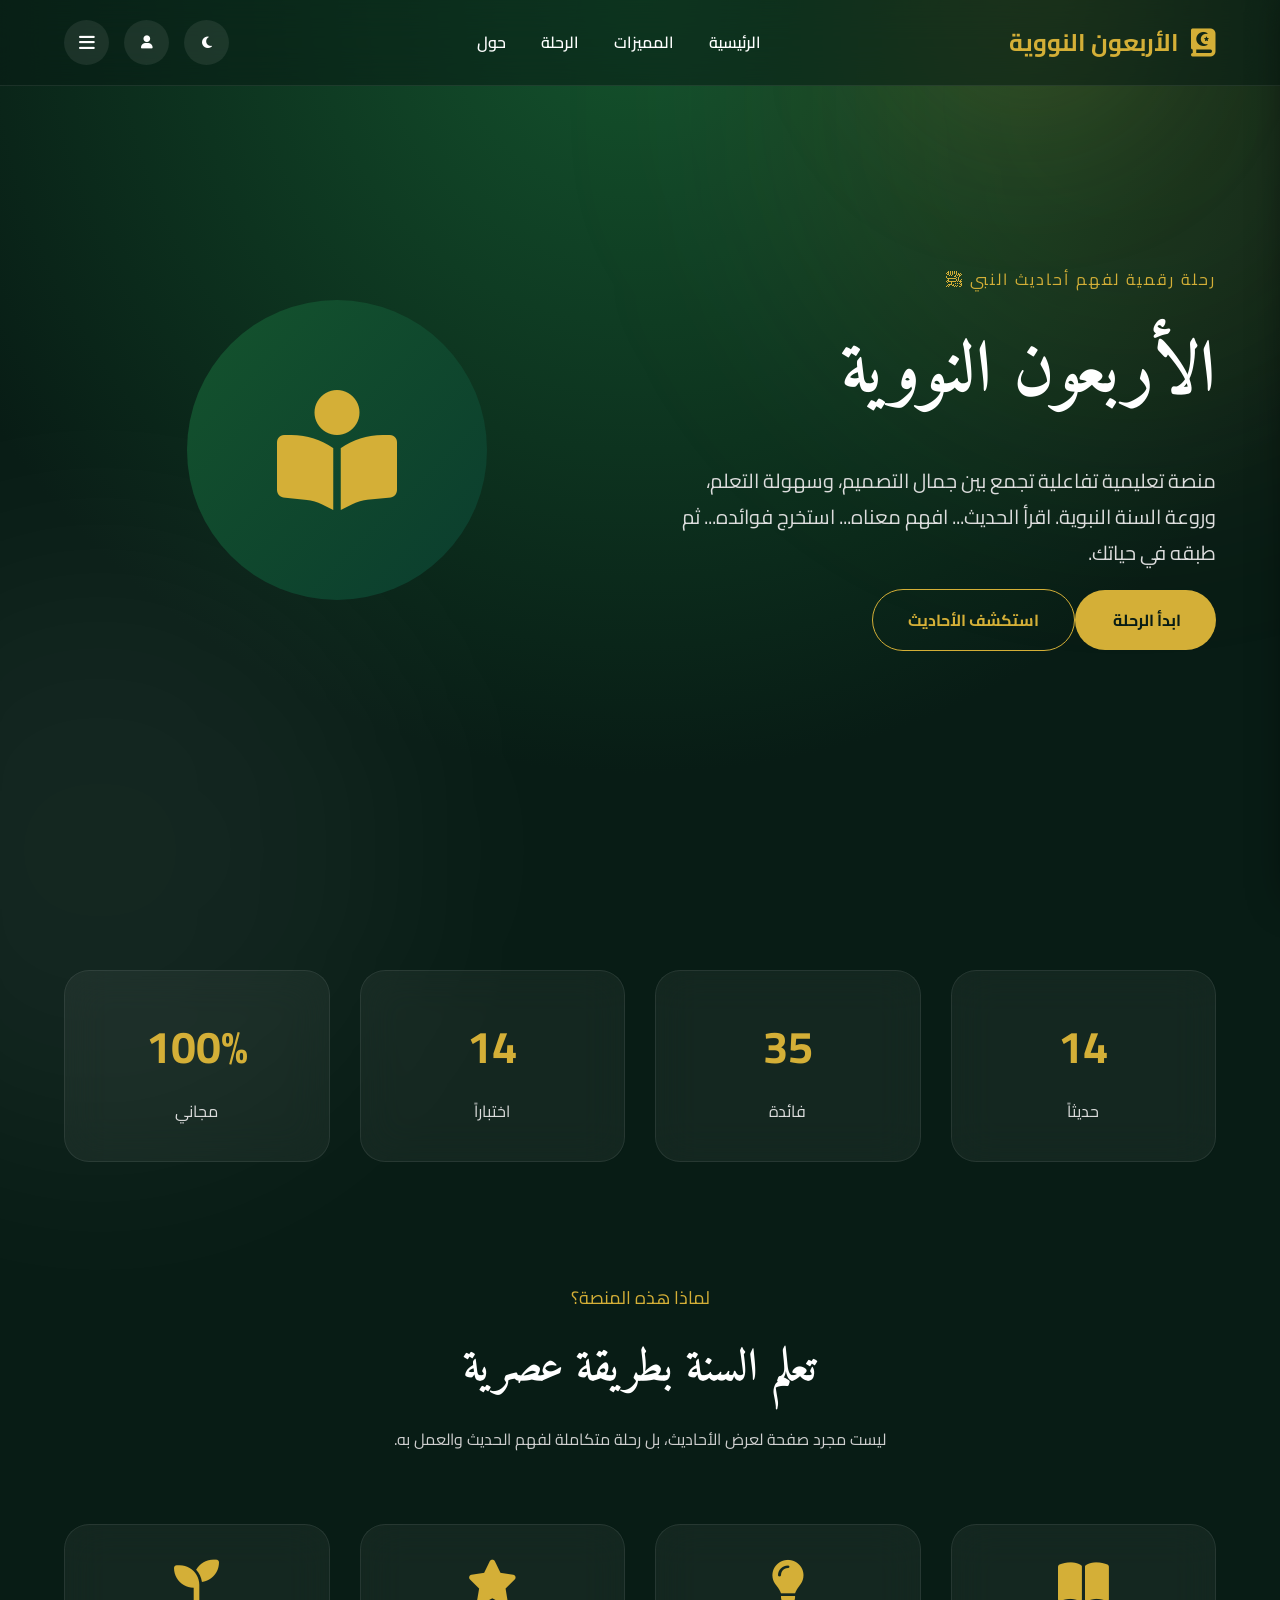
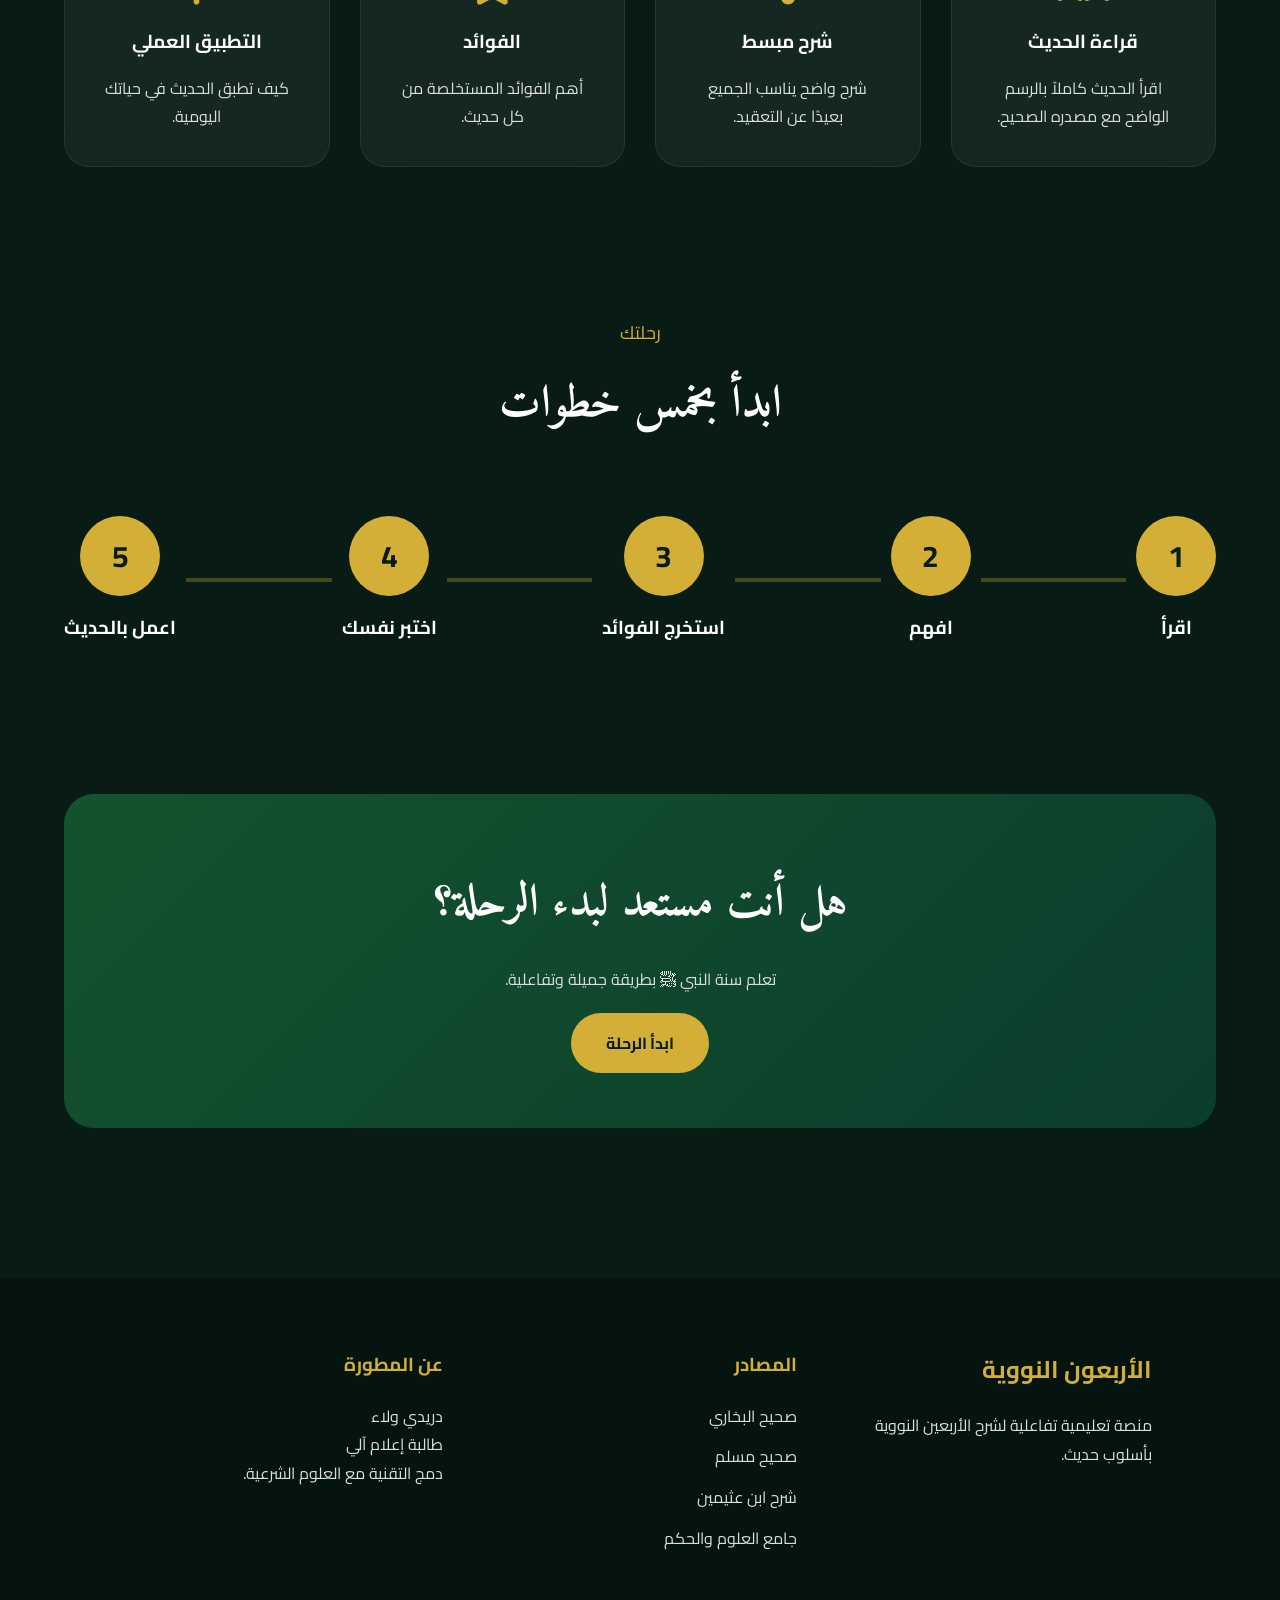
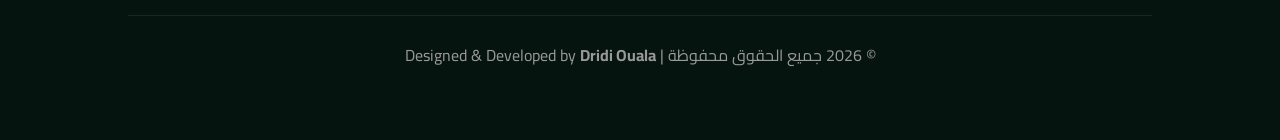
==== commit 942179ba: "Update index.html update" ====
--- a/index.html
+++ b/index.html
@@ -302,7 +302,7 @@
 
             </a>
 
-            <a href="#" title="LinkedIn">
+            <a href="linkedin.com/in/dridi-ouala-091485391" title="LinkedIn">
 
                 <i class="fab fa-linkedin"></i>
 
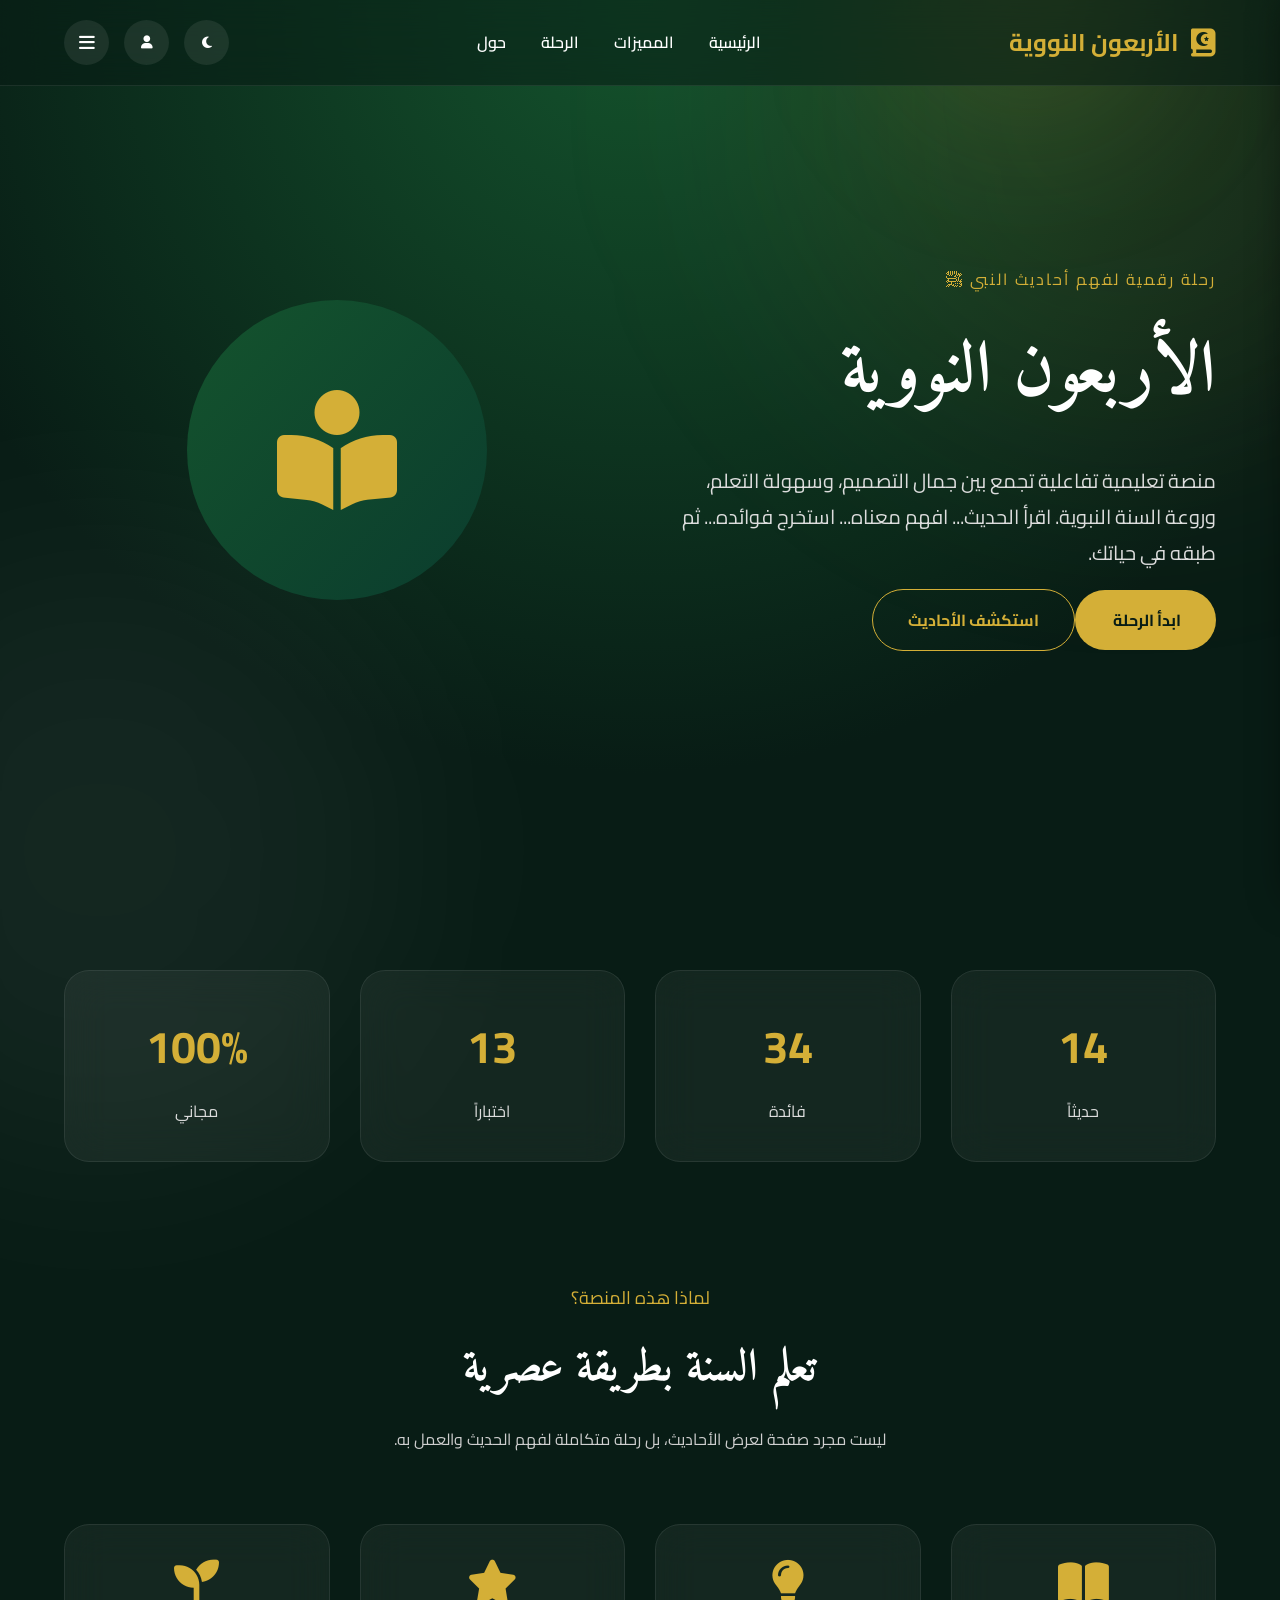
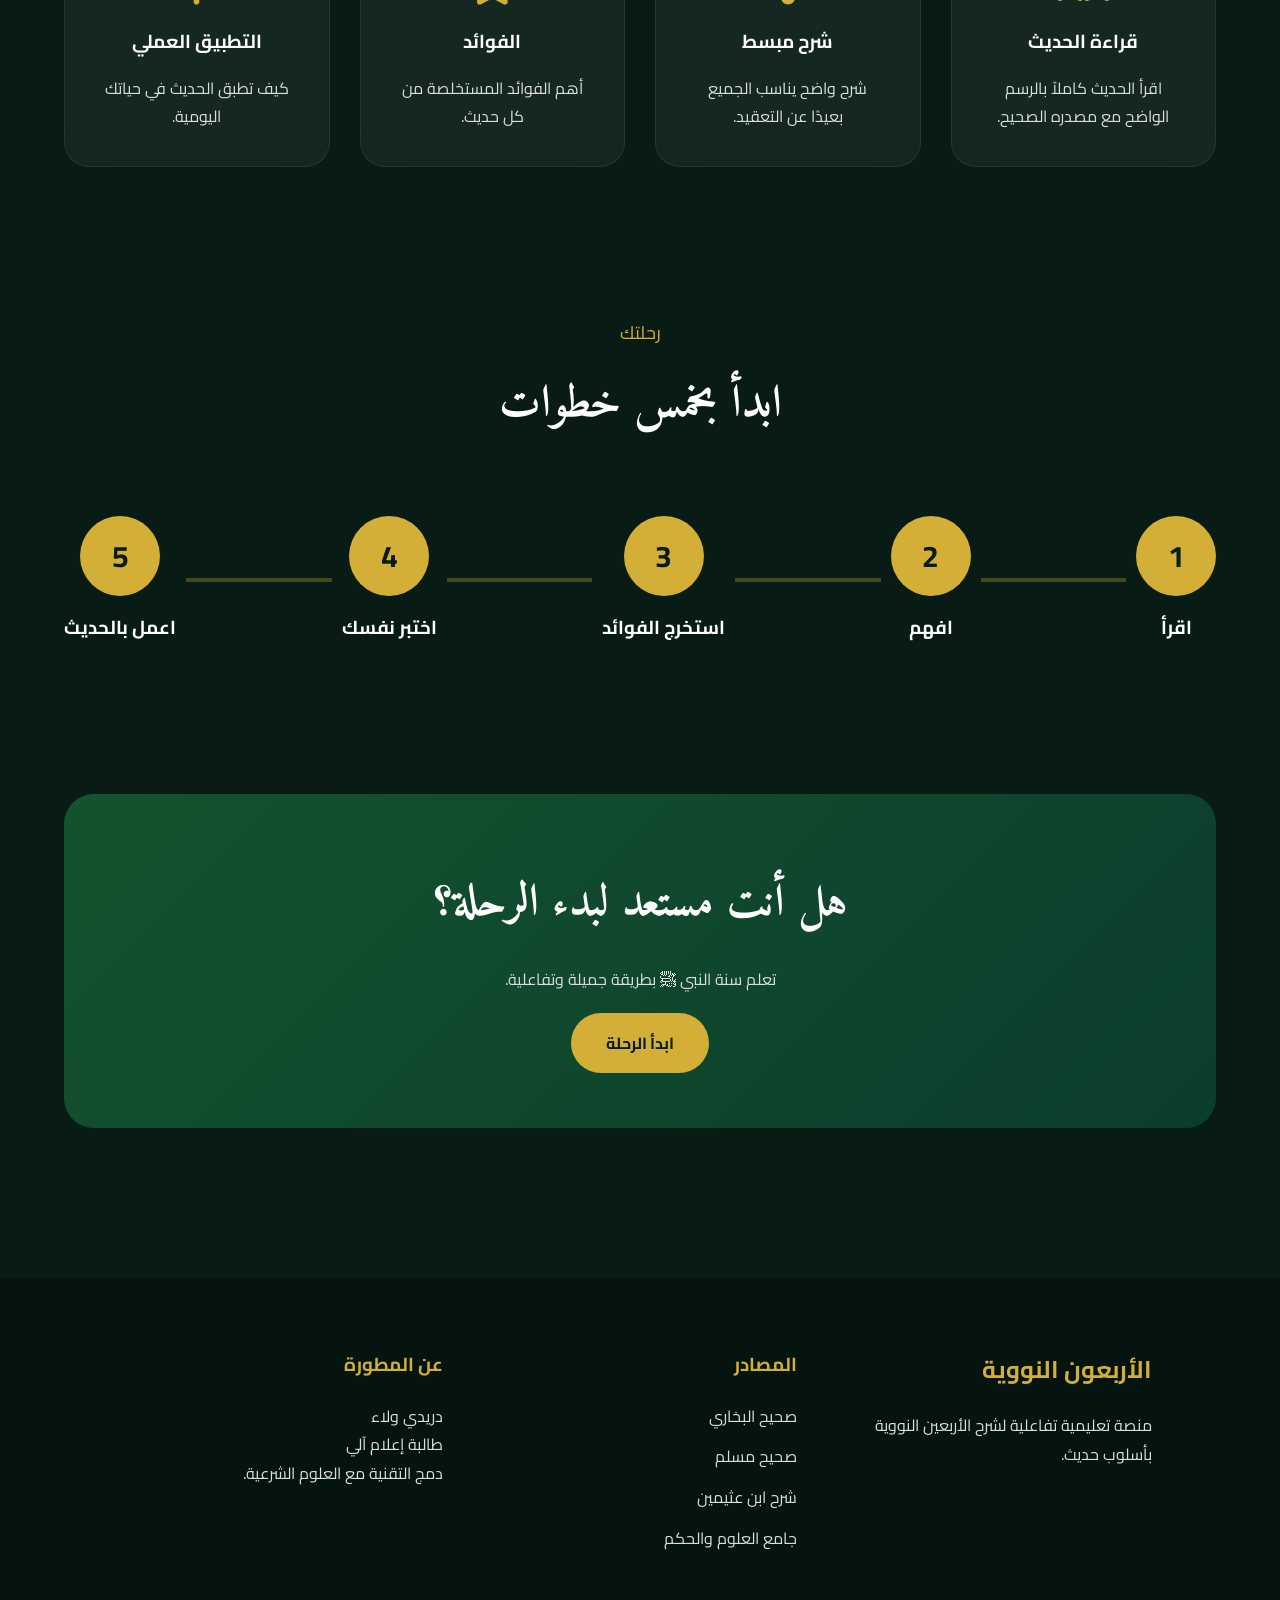
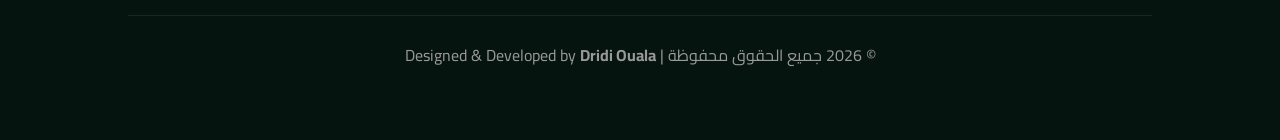
==== commit 6c93270b: "Update index.html update" ====
--- a/index.html
+++ b/index.html
@@ -2,7 +2,6 @@
 <html lang="ar" dir="rtl">
 
 <head>
-
 <meta charset="UTF-8">
 <meta name="viewport" content="width=device-width, initial-scale=1.0">
 
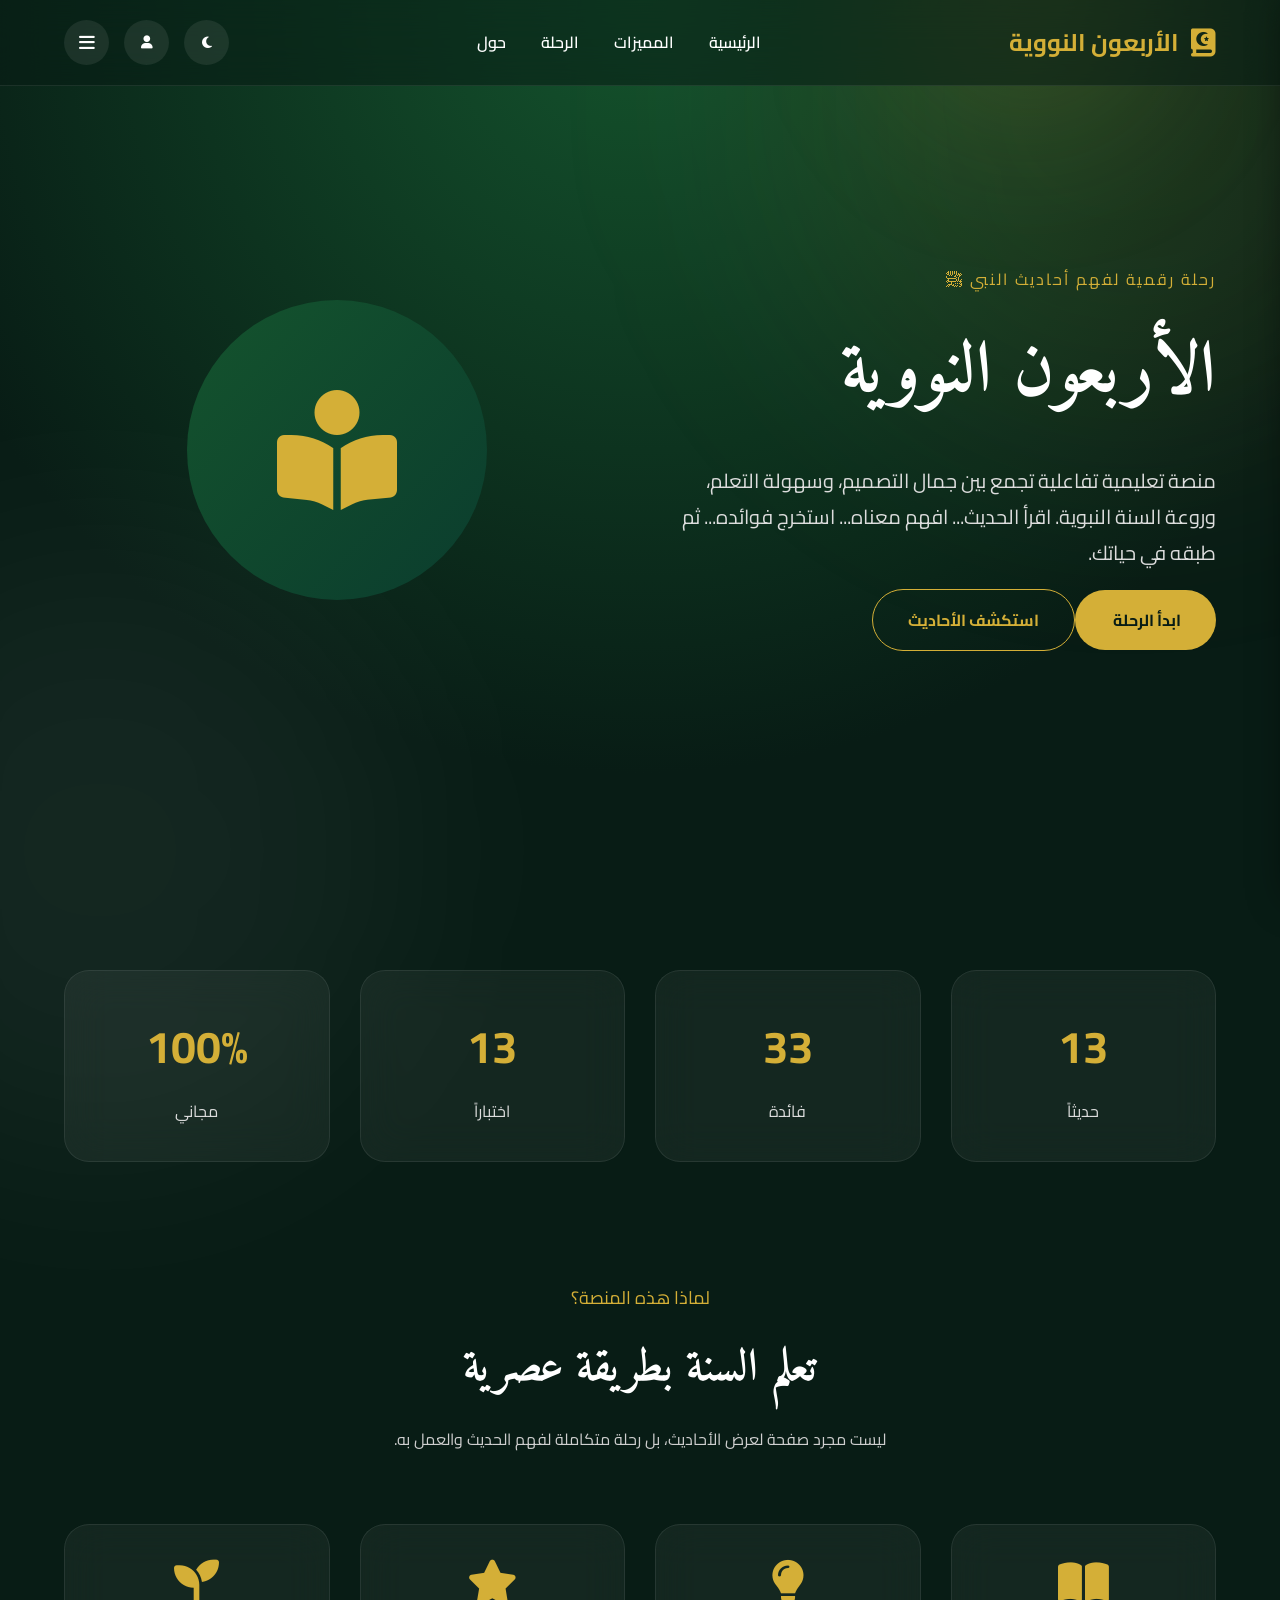
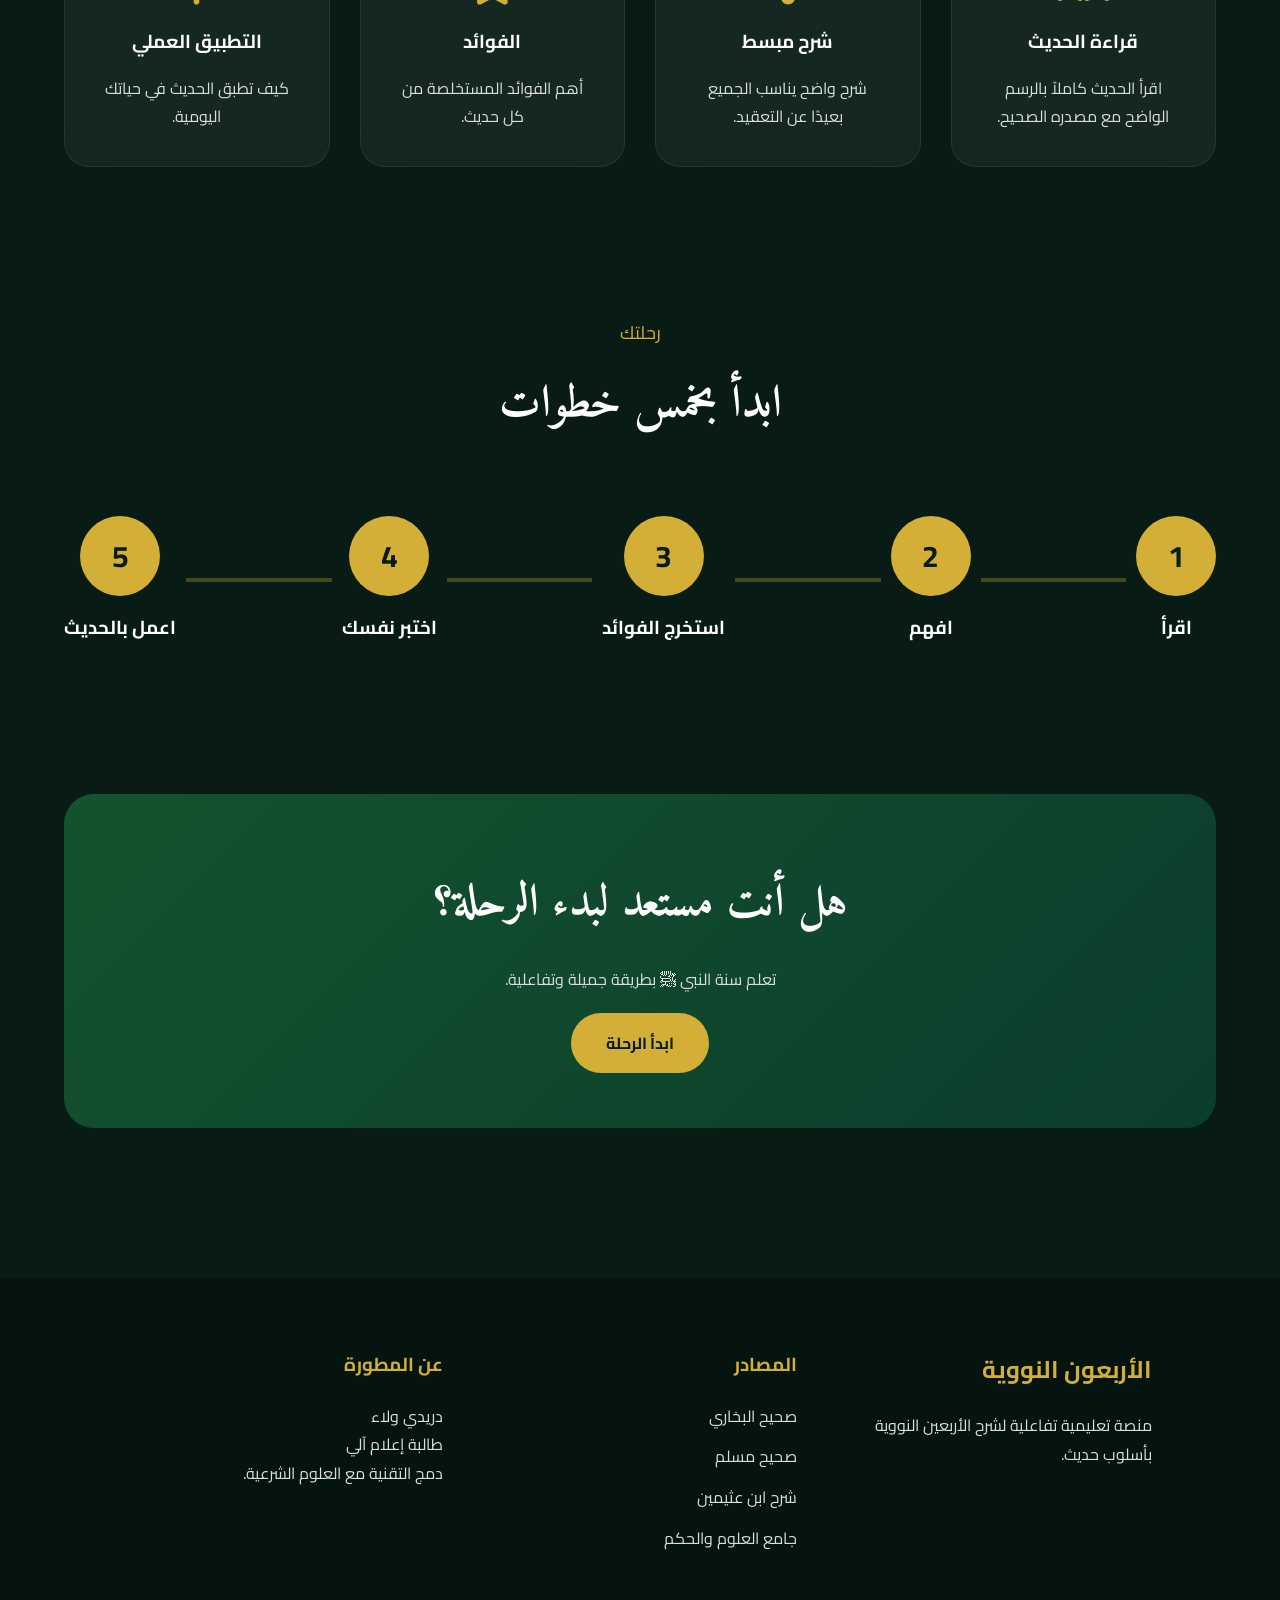
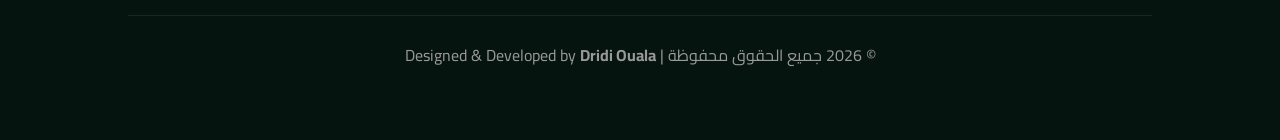
==== commit 9783ae46: "Update index.html update" ====
--- a/index.html
+++ b/index.html
@@ -300,13 +300,12 @@
                 <i class="fab fa-github"></i>
 
             </a>
-
-            <a href="linkedin.com/in/dridi-ouala-091485391" title="LinkedIn">
-
-                <i class="fab fa-linkedin"></i>
-
-            </a>
-
+<a href="https://www.linkedin.com/in/dridi-ouala-091485391"
+   target="_blank"
+   rel="noopener noreferrer"
+   title="LinkedIn">
+    <i class="fab fa-linkedin"></i>
+</a>
             <a href="dridiouala810@gmail.com" title="Email">
 
                 <i class="fas fa-envelope"></i>
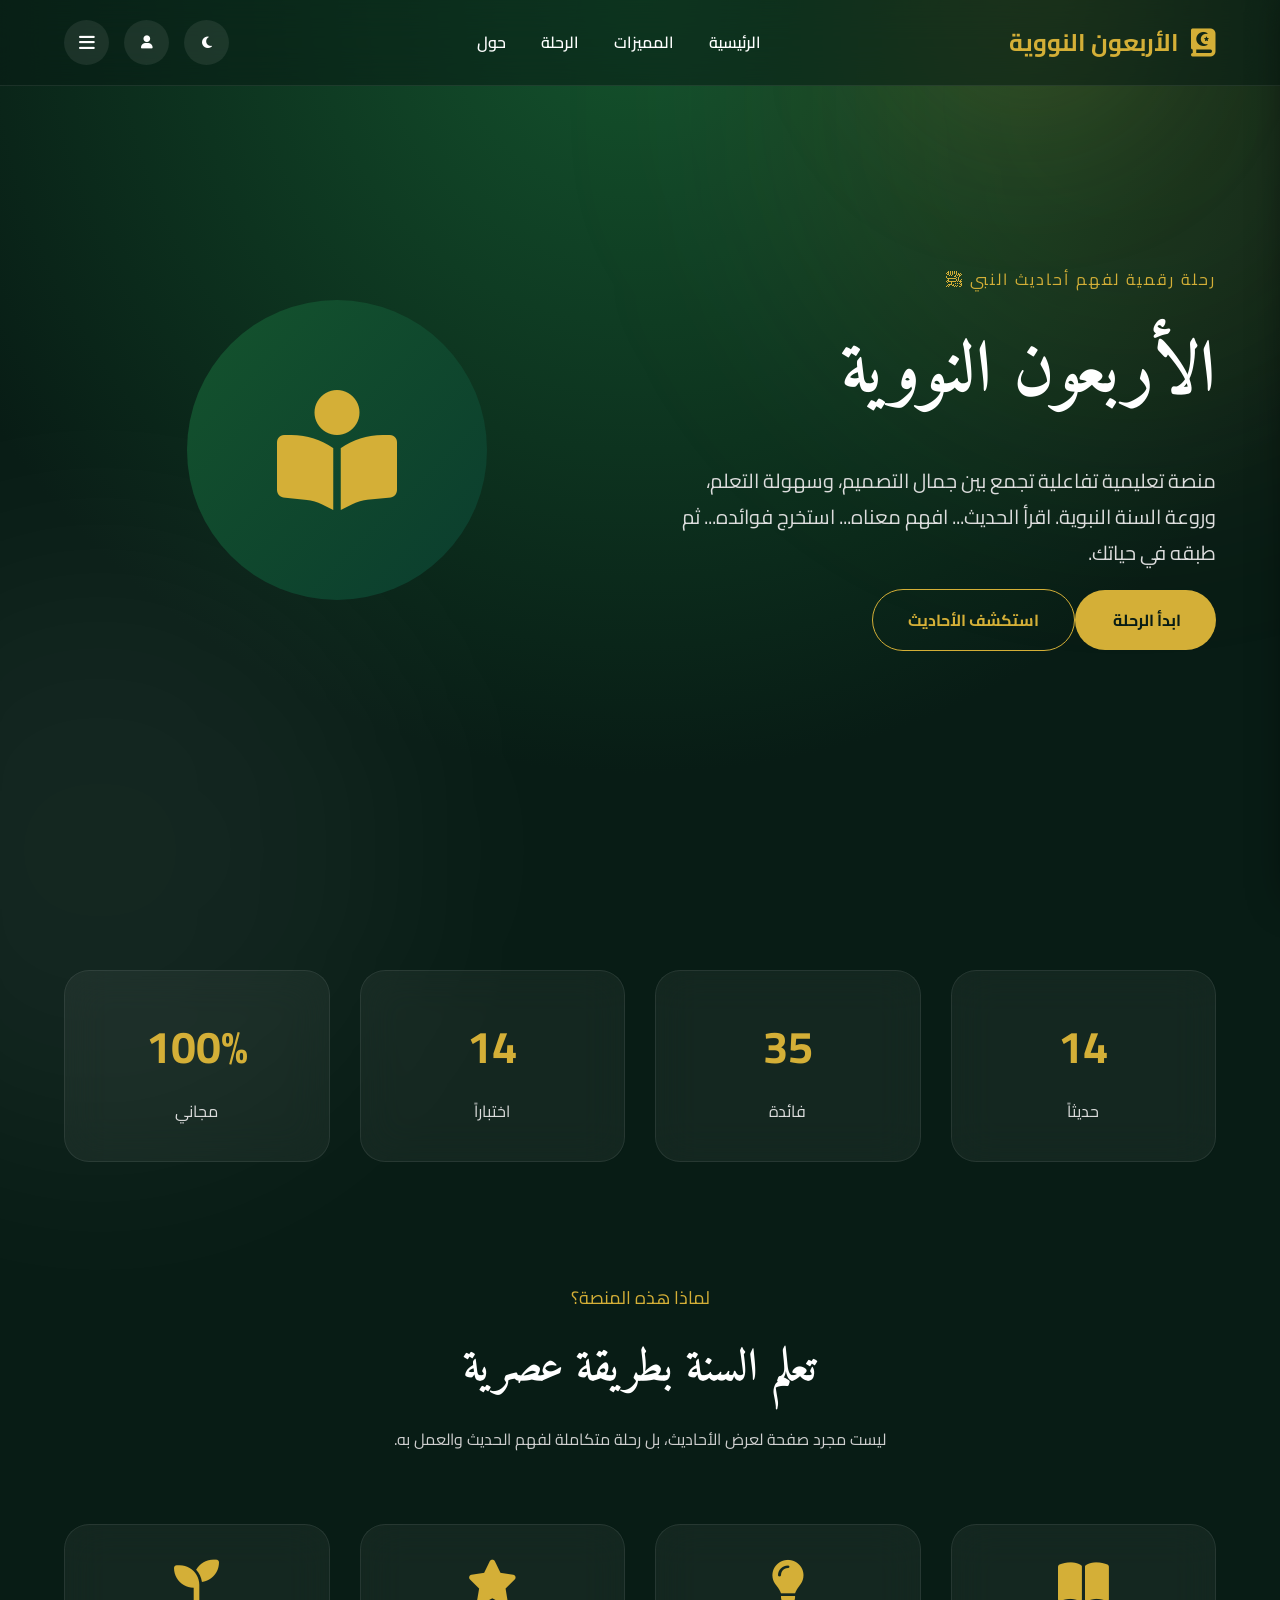
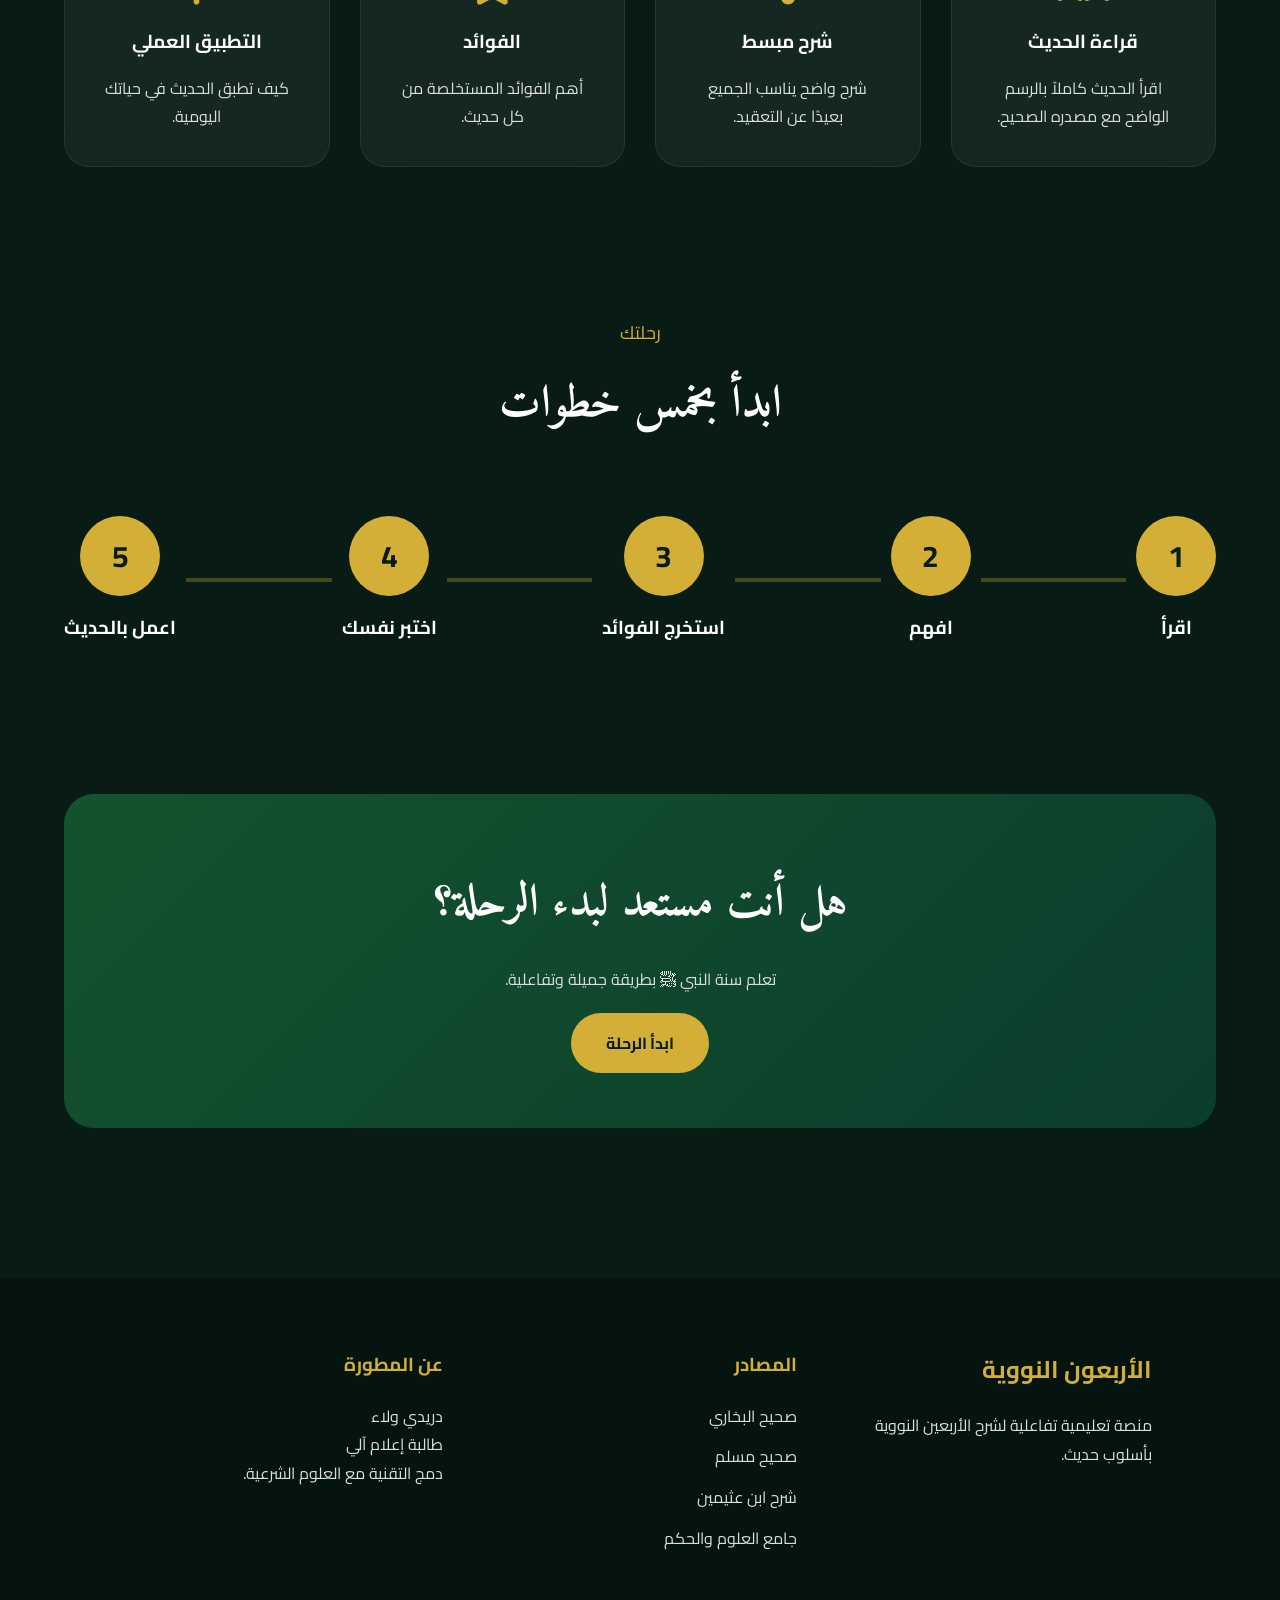
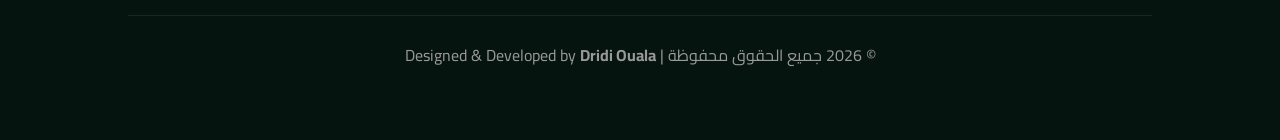
==== commit 39bce63b: "Update index.html update" ====
--- a/index.html
+++ b/index.html
@@ -301,8 +301,6 @@
 
             </a>
 <a href="https://www.linkedin.com/in/dridi-ouala-091485391"
-   target="_blank"
-   rel="noopener noreferrer"
    title="LinkedIn">
     <i class="fab fa-linkedin"></i>
 </a>
